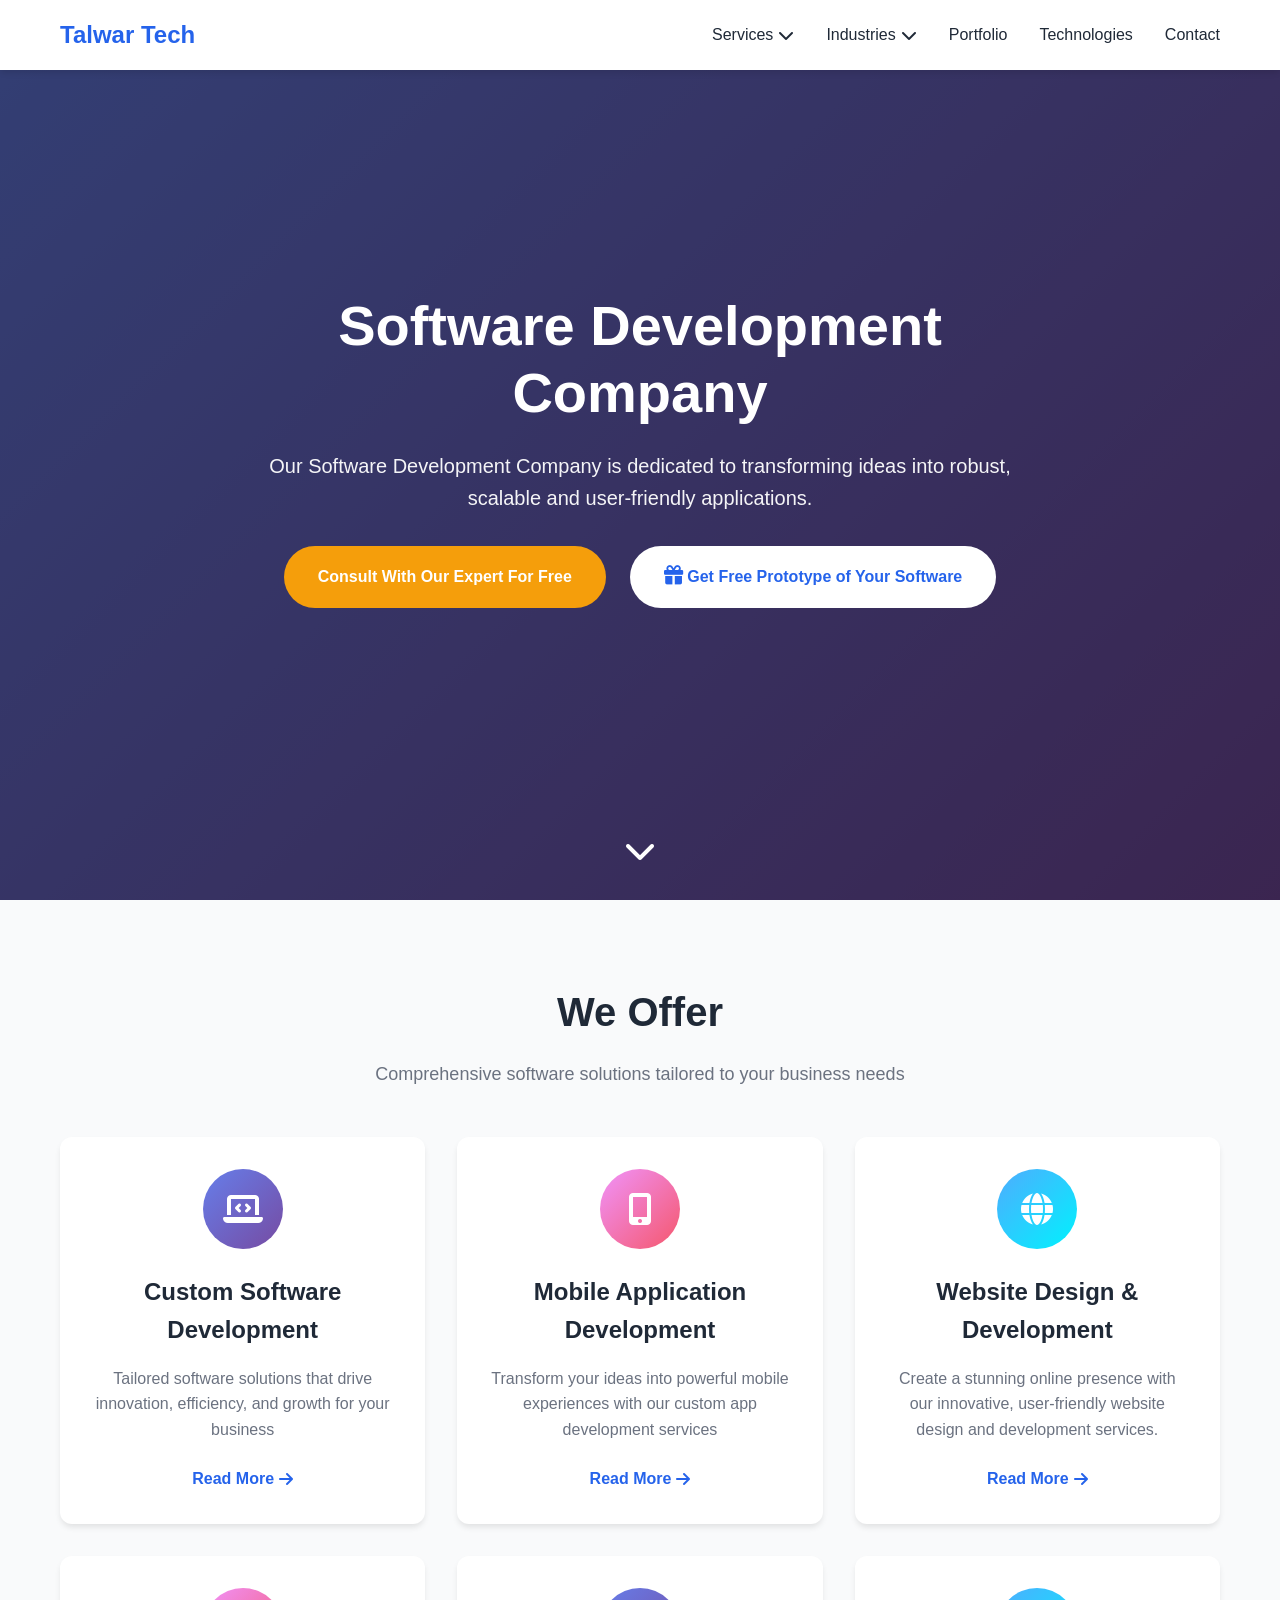
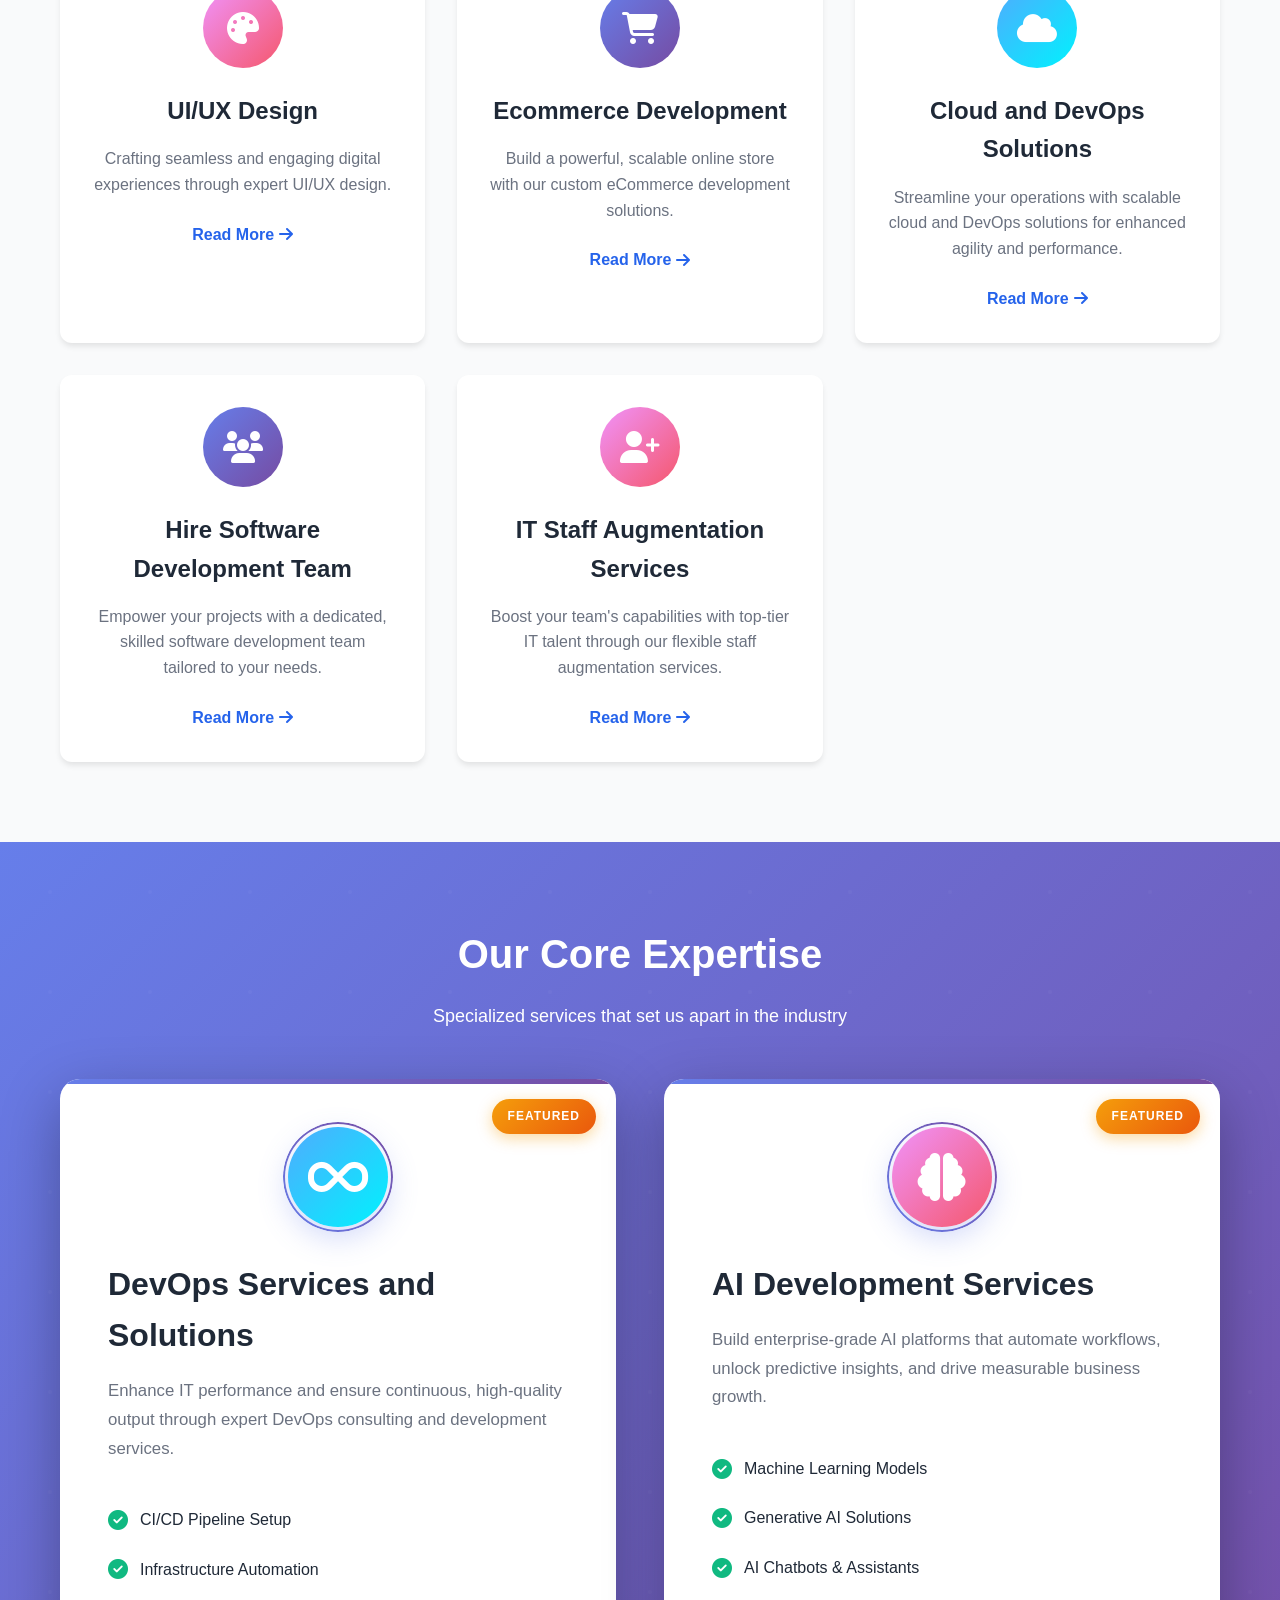
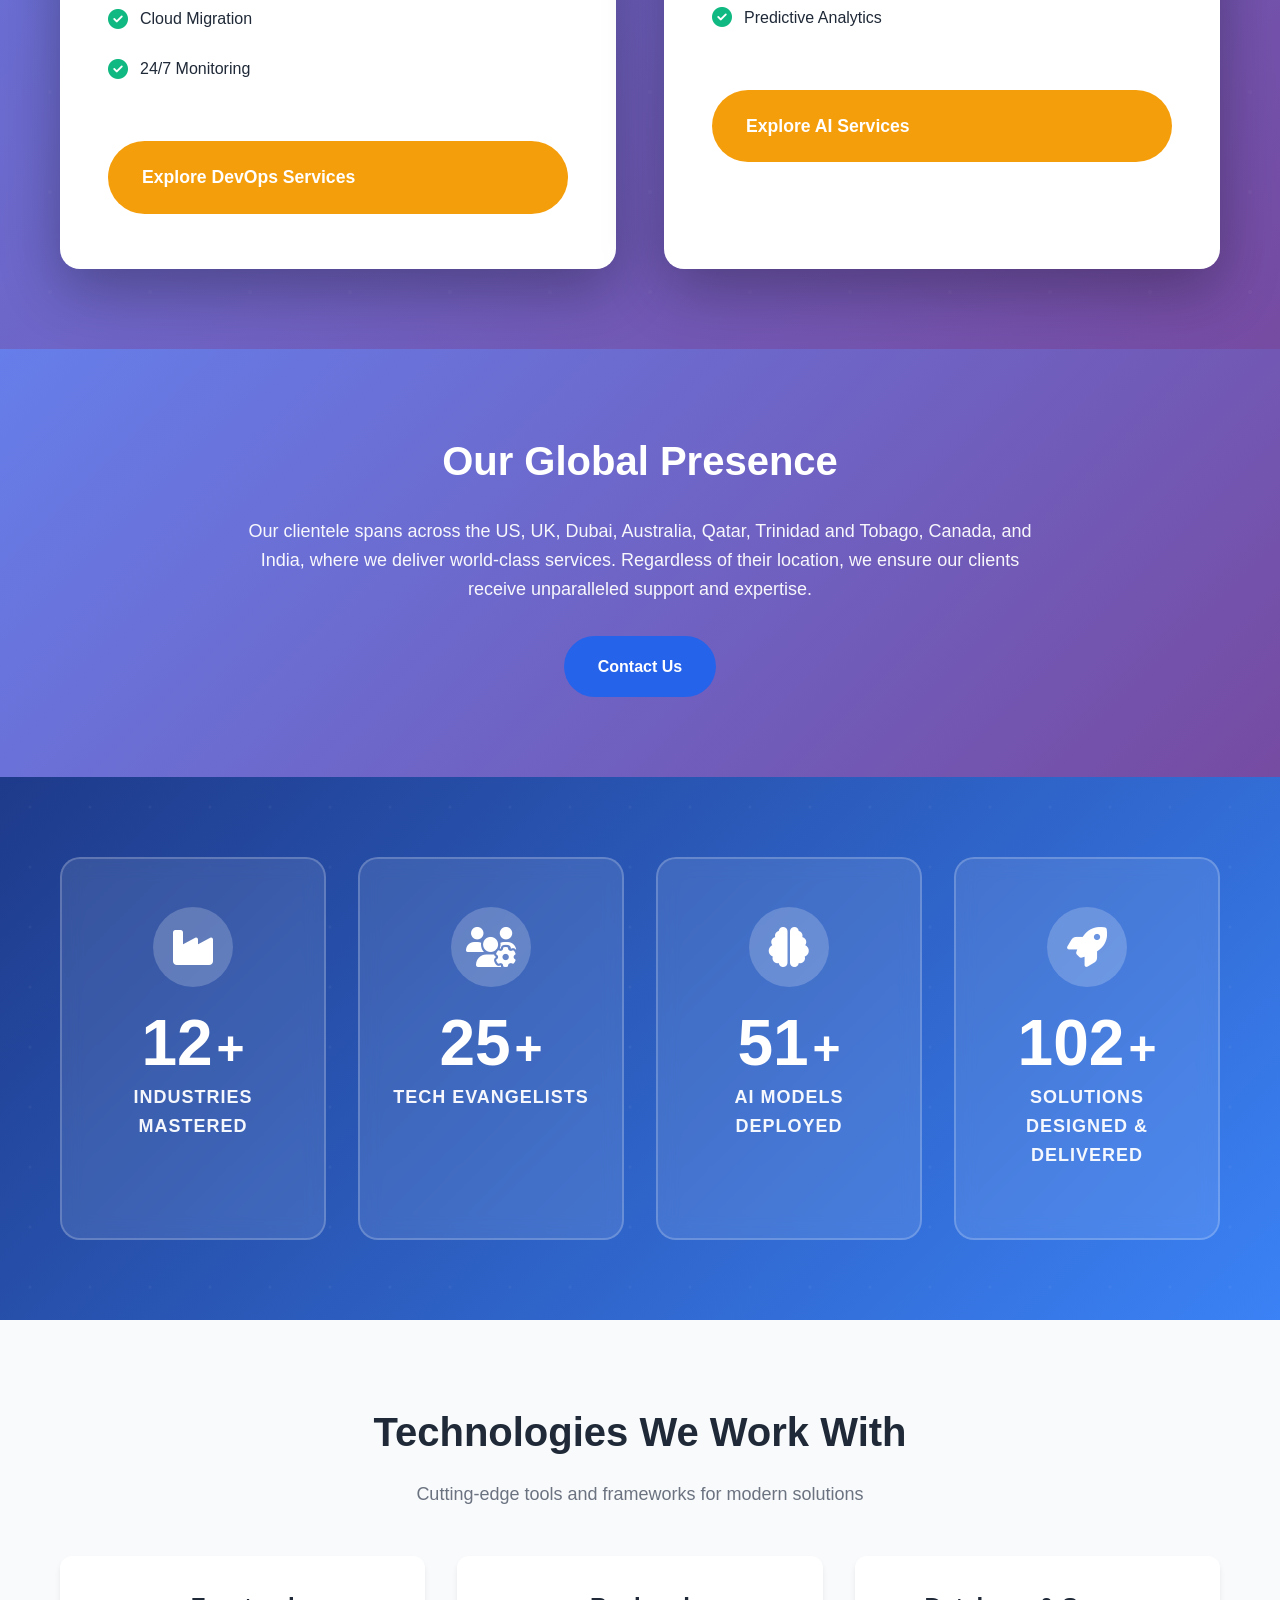
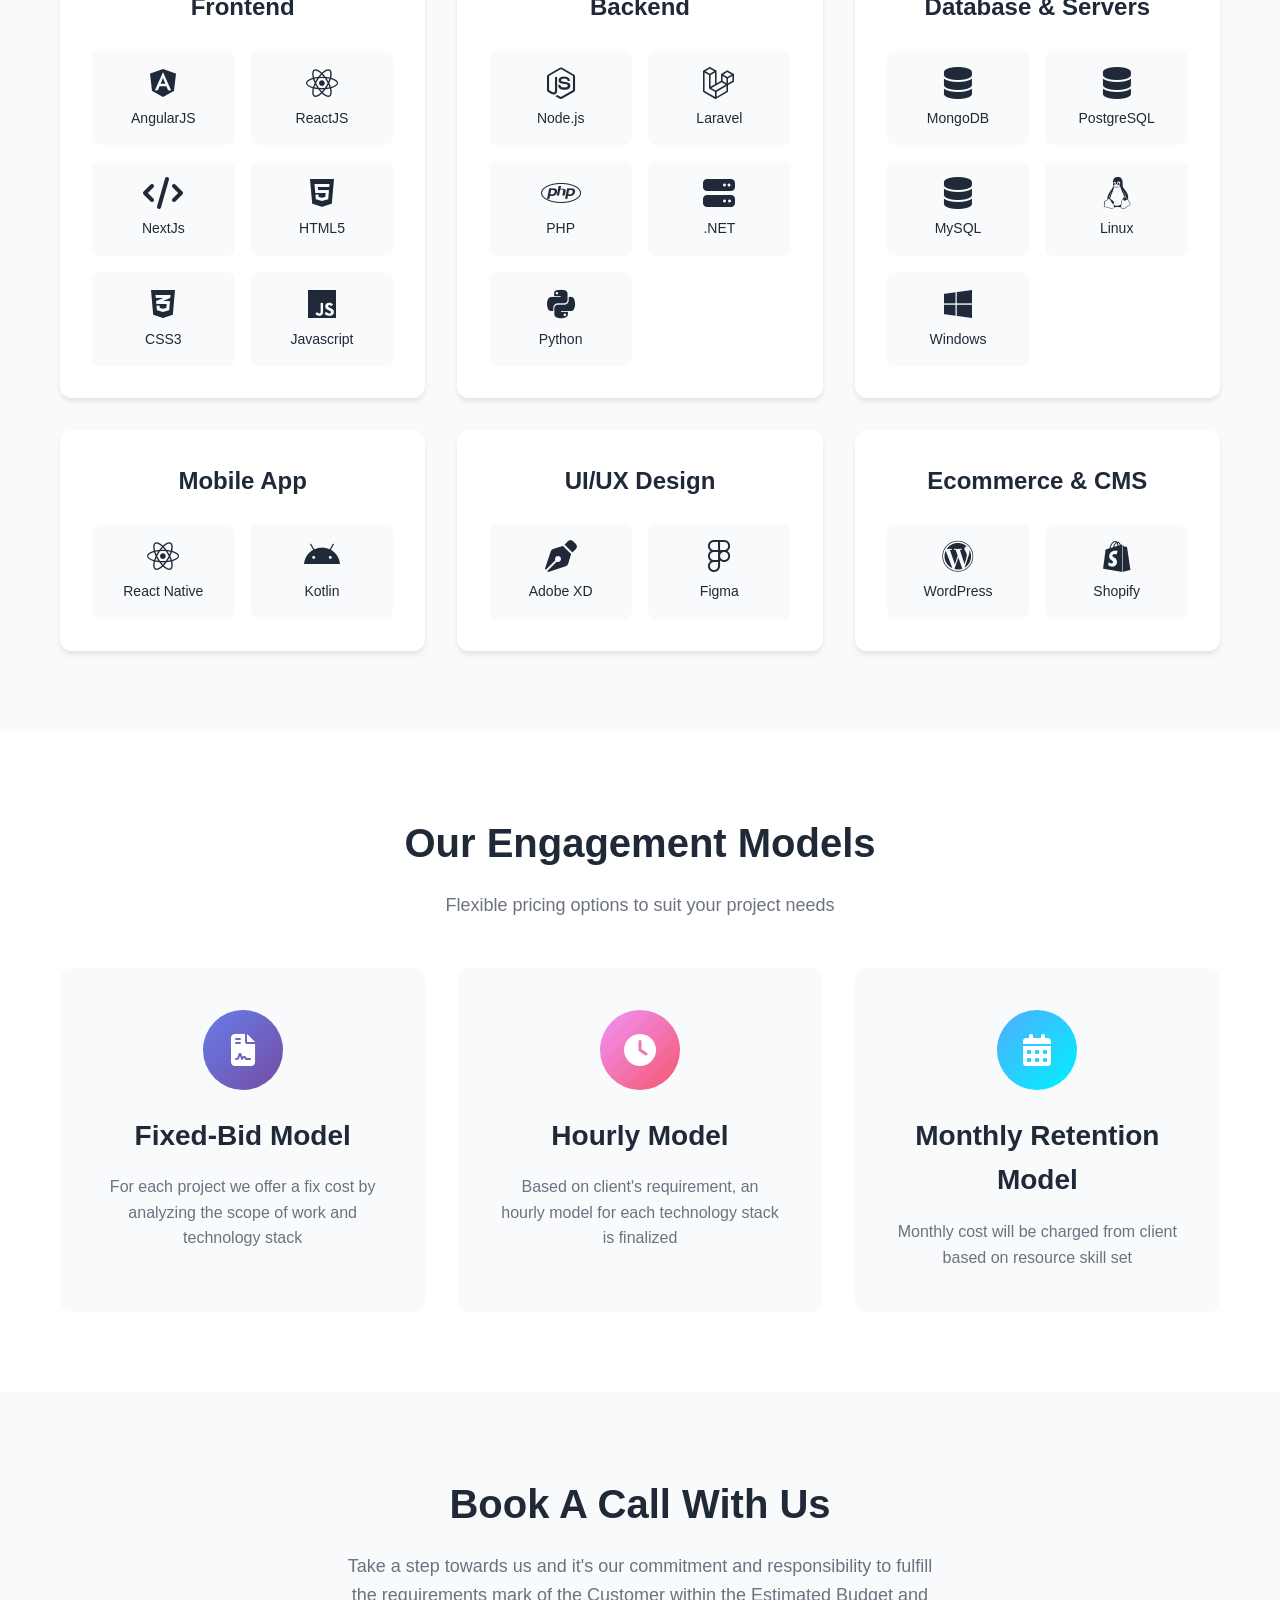
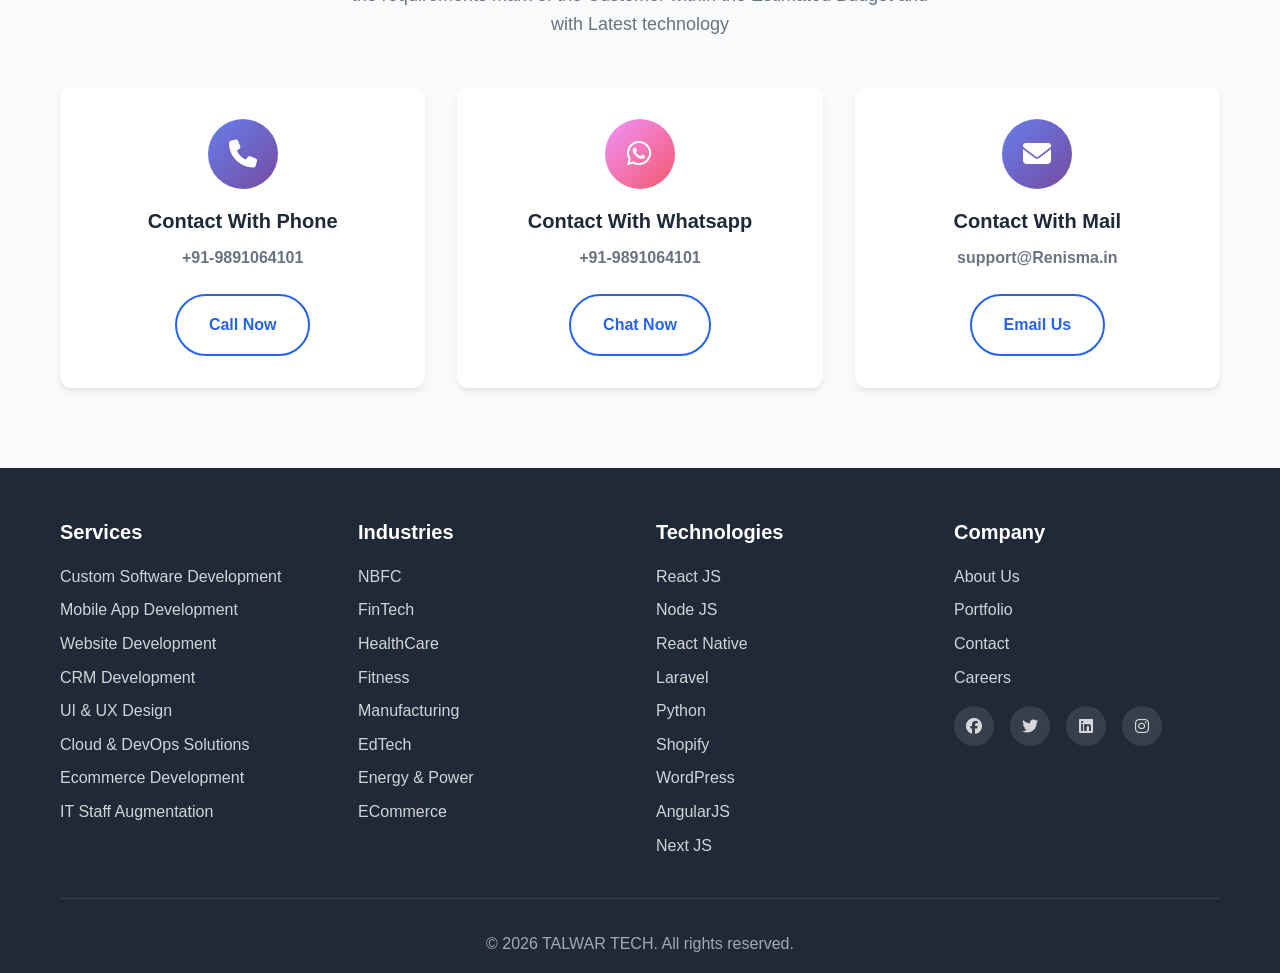
==== index.html @ a2540949 "Initial commit: Add website files for TalwarTech" ====
<!DOCTYPE html>
<html lang="en">
<head>
    <meta charset="UTF-8">
    <meta name="viewport" content="width=device-width, initial-scale=1.0">
    <title>Software Development Company - Transform Your Ideas</title>
    <link rel="stylesheet" href="styles.css">
    <link rel="stylesheet" href="https://cdnjs.cloudflare.com/ajax/libs/font-awesome/6.4.0/css/all.min.css">
</head>
<body>
    <!-- Navigation -->
    <nav class="navbar">
        <div class="container">
            <div class="nav-wrapper">
                <div class="logo">
                    <span>Talwar Tech</span>
                </div>
                <button class="mobile-menu-toggle" id="mobileMenuToggle">
                    <i class="fas fa-bars"></i>
                </button>
                <ul class="nav-menu" id="navMenu">
                    <li class="nav-item dropdown">
                        <a href="#services" class="nav-link">Services <i class="fas fa-chevron-down"></i></a>
                        <ul class="dropdown-menu">
                            <li><a href="#services">Custom Software Development</a></li>
                            <li><a href="#services">Mobile App Development</a></li>
                            <li><a href="#services">Website Development</a></li>
                            <li><a href="#services">UI/UX Design</a></li>
                            <li><a href="#services">Cloud & DevOps</a></li>
                            <li><a href="#services">Ecommerce Development</a></li>
                        </ul>
                    </li>
                    <li class="nav-item dropdown">
                        <a href="#industries" class="nav-link">Industries <i class="fas fa-chevron-down"></i></a>
                        <ul class="dropdown-menu">
                            <li><a href="#industries">NBFC</a></li>
                            <li><a href="#industries">FinTech</a></li>
                            <li><a href="#industries">HealthCare</a></li>
                            <li><a href="#industries">Fitness</a></li>
                            <li><a href="#industries">Manufacturing</a></li>
                            <li><a href="#industries">EdTech</a></li>
                        </ul>
                    </li>
                    <li class="nav-item"><a href="#portfolio" class="nav-link">Portfolio</a></li>
                    <li class="nav-item"><a href="#technologies" class="nav-link">Technologies</a></li>
                    <li class="nav-item"><a href="#contact" class="nav-link">Contact</a></li>
                </ul>
            </div>
        </div>
    </nav>

    <!-- Hero Section -->
    <section class="hero" id="home">
        <div class="hero-overlay"></div>
        <div class="container">
            <div class="hero-content">
                <h1 class="hero-title">Software Development Company</h1>
                <p class="hero-subtitle">Our Software Development Company is dedicated to transforming ideas into robust, scalable and user-friendly applications.</p>
                <div class="hero-buttons">
                    <a href="#contact" class="btn btn-primary">Consult With Our Expert For Free</a>
                    <a href="#contact" class="btn btn-secondary hero-prototype-btn">
                        <i class="fas fa-gift"></i> Get Free Prototype of Your Software
                    </a>
                </div>
            </div>
        </div>
        <div class="scroll-indicator">
            <i class="fas fa-chevron-down"></i>
        </div>
    </section>

    <!-- Services Section -->
    <section class="services" id="services">
        <div class="container">
            <div class="section-header">
                <h2>We Offer</h2>
                <p>Comprehensive software solutions tailored to your business needs</p>
            </div>
            <div class="services-grid">
                <div class="service-card">
                    <div class="service-icon">
                        <i class="fas fa-laptop-code"></i>
                    </div>
                    <h3>Custom Software Development</h3>
                    <p>Tailored software solutions that drive innovation, efficiency, and growth for your business</p>
                    <a href="#contact" class="service-link">Read More <i class="fas fa-arrow-right"></i></a>
                </div>
                <div class="service-card">
                    <div class="service-icon">
                        <i class="fas fa-mobile-alt"></i>
                    </div>
                    <h3>Mobile Application Development</h3>
                    <p>Transform your ideas into powerful mobile experiences with our custom app development services</p>
                    <a href="#contact" class="service-link">Read More <i class="fas fa-arrow-right"></i></a>
                </div>
                <div class="service-card">
                    <div class="service-icon">
                        <i class="fas fa-globe"></i>
                    </div>
                    <h3>Website Design & Development</h3>
                    <p>Create a stunning online presence with our innovative, user-friendly website design and development services.</p>
                    <a href="#contact" class="service-link">Read More <i class="fas fa-arrow-right"></i></a>
                </div>
                <div class="service-card">
                    <div class="service-icon">
                        <i class="fas fa-palette"></i>
                    </div>
                    <h3>UI/UX Design</h3>
                    <p>Crafting seamless and engaging digital experiences through expert UI/UX design.</p>
                    <a href="#contact" class="service-link">Read More <i class="fas fa-arrow-right"></i></a>
                </div>
                <div class="service-card">
                    <div class="service-icon">
                        <i class="fas fa-shopping-cart"></i>
                    </div>
                    <h3>Ecommerce Development</h3>
                    <p>Build a powerful, scalable online store with our custom eCommerce development solutions.</p>
                    <a href="#contact" class="service-link">Read More <i class="fas fa-arrow-right"></i></a>
                </div>
                <div class="service-card">
                    <div class="service-icon">
                        <i class="fas fa-cloud"></i>
                    </div>
                    <h3>Cloud and DevOps Solutions</h3>
                    <p>Streamline your operations with scalable cloud and DevOps solutions for enhanced agility and performance.</p>
                    <a href="#contact" class="service-link">Read More <i class="fas fa-arrow-right"></i></a>
                </div>
                <div class="service-card">
                    <div class="service-icon">
                        <i class="fas fa-users"></i>
                    </div>
                    <h3>Hire Software Development Team</h3>
                    <p>Empower your projects with a dedicated, skilled software development team tailored to your needs.</p>
                    <a href="#contact" class="service-link">Read More <i class="fas fa-arrow-right"></i></a>
                </div>
                <div class="service-card">
                    <div class="service-icon">
                        <i class="fas fa-user-plus"></i>
                    </div>
                    <h3>IT Staff Augmentation Services</h3>
                    <p>Boost your team's capabilities with top-tier IT talent through our flexible staff augmentation services.</p>
                    <a href="#contact" class="service-link">Read More <i class="fas fa-arrow-right"></i></a>
                </div>
            </div>
        </div>
    </section>

    <!-- Core Expertise Section -->
    <section class="core-expertise">
        <div class="container">
            <div class="section-header">
                <h2>Our Core Expertise</h2>
                <p>Specialized services that set us apart in the industry</p>
            </div>
            <div class="expertise-grid">
                <div class="expertise-card devops-card">
                    <div class="expertise-badge">Featured</div>
                    <div class="expertise-icon">
                        <i class="fas fa-infinity"></i>
                    </div>
                    <h3>DevOps Services and Solutions</h3>
                    <p>Enhance IT performance and ensure continuous, high-quality output through expert DevOps consulting and development services.</p>
                    <ul class="expertise-features">
                        <li><i class="fas fa-check-circle"></i> CI/CD Pipeline Setup</li>
                        <li><i class="fas fa-check-circle"></i> Infrastructure Automation</li>
                        <li><i class="fas fa-check-circle"></i> Cloud Migration</li>
                        <li><i class="fas fa-check-circle"></i> 24/7 Monitoring</li>
                    </ul>
                    <a href="devops-services.html" class="btn btn-primary">Explore DevOps Services</a>
                </div>
                <div class="expertise-card ai-card">
                    <div class="expertise-badge">Featured</div>
                    <div class="expertise-icon">
                        <i class="fas fa-brain"></i>
                    </div>
                    <h3>AI Development Services</h3>
                    <p>Build enterprise-grade AI platforms that automate workflows, unlock predictive insights, and drive measurable business growth.</p>
                    <ul class="expertise-features">
                        <li><i class="fas fa-check-circle"></i> Machine Learning Models</li>
                        <li><i class="fas fa-check-circle"></i> Generative AI Solutions</li>
                        <li><i class="fas fa-check-circle"></i> AI Chatbots & Assistants</li>
                        <li><i class="fas fa-check-circle"></i> Predictive Analytics</li>
                    </ul>
                    <a href="ai-development-services.html" class="btn btn-primary">Explore AI Services</a>
                </div>
            </div>
        </div>
    </section>

    <!-- Global Presence Section -->
    <section class="global-presence">
        <div class="container">
            <div class="presence-content">
                <h2>Our Global Presence</h2>
                <p>Our clientele spans across the US, UK, Dubai, Australia, Qatar, Trinidad and Tobago, Canada, and India, where we deliver world-class services. Regardless of their location, we ensure our clients receive unparalleled support and expertise.</p>
                <a href="#contact" class="btn btn-secondary">Contact Us</a>
            </div>
        </div>
    </section>

    <!-- Statistics Section -->
    <section class="statistics-section" id="portfolio">
        <div class="container">
            <div class="stats-grid">
                <div class="stat-card">
                    <div class="stat-icon">
                        <i class="fas fa-industry"></i>
                    </div>
                    <div class="stat-number" data-target="25">0</div>
                    <div class="stat-label">Industries Mastered</div>
                    <div class="stat-bar"></div>
                </div>
                <div class="stat-card">
                    <div class="stat-icon">
                        <i class="fas fa-users-cog"></i>
                    </div>
                    <div class="stat-number" data-target="50">0</div>
                    <div class="stat-label">Tech Evangelists</div>
                    <div class="stat-bar"></div>
                </div>
                <div class="stat-card">
                    <div class="stat-icon">
                        <i class="fas fa-brain"></i>
                    </div>
                    <div class="stat-number" data-target="100">0</div>
                    <div class="stat-label">AI Models Deployed</div>
                    <div class="stat-bar"></div>
                </div>
                <div class="stat-card">
                    <div class="stat-icon">
                        <i class="fas fa-rocket"></i>
                    </div>
                    <div class="stat-number" data-target="200">0</div>
                    <div class="stat-label">Solutions Designed & Delivered</div>
                    <div class="stat-bar"></div>
                </div>
            </div>
        </div>
    </section>

    <!-- Technologies Section -->
    <section class="technologies" id="technologies">
        <div class="container">
            <div class="section-header">
                <h2>Technologies We Work With</h2>
                <p>Cutting-edge tools and frameworks for modern solutions</p>
            </div>
            <div class="tech-categories">
                <div class="tech-category">
                    <h3>Frontend</h3>
                    <div class="tech-items">
                        <div class="tech-item">
                            <i class="fab fa-angular"></i>
                            <span>AngularJS</span>
                        </div>
                        <div class="tech-item">
                            <i class="fab fa-react"></i>
                            <span>ReactJS</span>
                        </div>
                        <div class="tech-item">
                            <i class="fas fa-code"></i>
                            <span>NextJs</span>
                        </div>
                        <div class="tech-item">
                            <i class="fab fa-html5"></i>
                            <span>HTML5</span>
                        </div>
                        <div class="tech-item">
                            <i class="fab fa-css3-alt"></i>
                            <span>CSS3</span>
                        </div>
                        <div class="tech-item">
                            <i class="fab fa-js"></i>
                            <span>Javascript</span>
                        </div>
                    </div>
                </div>
                <div class="tech-category">
                    <h3>Backend</h3>
                    <div class="tech-items">
                        <div class="tech-item">
                            <i class="fab fa-node-js"></i>
                            <span>Node.js</span>
                        </div>
                        <div class="tech-item">
                            <i class="fab fa-laravel"></i>
                            <span>Laravel</span>
                        </div>
                        <div class="tech-item">
                            <i class="fab fa-php"></i>
                            <span>PHP</span>
                        </div>
                        <div class="tech-item">
                            <i class="fas fa-server"></i>
                            <span>.NET</span>
                        </div>
                        <div class="tech-item">
                            <i class="fab fa-python"></i>
                            <span>Python</span>
                        </div>
                    </div>
                </div>
                <div class="tech-category">
                    <h3>Database & Servers</h3>
                    <div class="tech-items">
                        <div class="tech-item">
                            <i class="fas fa-database"></i>
                            <span>MongoDB</span>
                        </div>
                        <div class="tech-item">
                            <i class="fas fa-database"></i>
                            <span>PostgreSQL</span>
                        </div>
                        <div class="tech-item">
                            <i class="fas fa-database"></i>
                            <span>MySQL</span>
                        </div>
                        <div class="tech-item">
                            <i class="fab fa-linux"></i>
                            <span>Linux</span>
                        </div>
                        <div class="tech-item">
                            <i class="fab fa-windows"></i>
                            <span>Windows</span>
                        </div>
                    </div>
                </div>
                <div class="tech-category">
                    <h3>Mobile App</h3>
                    <div class="tech-items">
                        <div class="tech-item">
                            <i class="fab fa-react"></i>
                            <span>React Native</span>
                        </div>
                        <div class="tech-item">
                            <i class="fab fa-android"></i>
                            <span>Kotlin</span>
                        </div>
                    </div>
                </div>
                <div class="tech-category">
                    <h3>UI/UX Design</h3>
                    <div class="tech-items">
                        <div class="tech-item">
                            <i class="fas fa-pen-nib"></i>
                            <span>Adobe XD</span>
                        </div>
                        <div class="tech-item">
                            <i class="fab fa-figma"></i>
                            <span>Figma</span>
                        </div>
                    </div>
                </div>
                <div class="tech-category">
                    <h3>Ecommerce & CMS</h3>
                    <div class="tech-items">
                        <div class="tech-item">
                            <i class="fab fa-wordpress"></i>
                            <span>WordPress</span>
                        </div>
                        <div class="tech-item">
                            <i class="fab fa-shopify"></i>
                            <span>Shopify</span>
                        </div>
                    </div>
                </div>
            </div>
        </div>
    </section>

    <!-- Pricing Models Section -->
    <section class="pricing-models">
        <div class="container">
            <div class="section-header">
                <h2>Our Engagement Models</h2>
                <p>Flexible pricing options to suit your project needs</p>
            </div>
            <div class="pricing-grid">
                <div class="pricing-card">
                    <div class="pricing-icon">
                        <i class="fas fa-file-contract"></i>
                    </div>
                    <h3>Fixed-Bid Model</h3>
                    <p>For each project we offer a fix cost by analyzing the scope of work and technology stack</p>
                </div>
                <div class="pricing-card">
                    <div class="pricing-icon">
                        <i class="fas fa-clock"></i>
                    </div>
                    <h3>Hourly Model</h3>
                    <p>Based on client's requirement, an hourly model for each technology stack is finalized</p>
                </div>
                <div class="pricing-card">
                    <div class="pricing-icon">
                        <i class="fas fa-calendar-alt"></i>
                    </div>
                    <h3>Monthly Retention Model</h3>
                    <p>Monthly cost will be charged from client based on resource skill set</p>
                </div>
            </div>
        </div>
    </section>

    <!-- Contact Section -->
    <section class="contact" id="contact">
        <div class="container">
            <div class="section-header">
                <h2>Book A Call With Us</h2>
                <p>Take a step towards us and it's our commitment and responsibility to fulfill the requirements mark of the Customer within the Estimated Budget and with Latest technology</p>
            </div>
            <div class="contact-grid">
                <div class="contact-card">
                    <div class="contact-icon">
                        <i class="fas fa-phone"></i>
                    </div>
                    <h3>Contact With Phone</h3>
                    <p>+91-9891064101</p>
                    <a href="tel:+919891064101" class="btn btn-outline">Call Now</a>
                </div>
                <div class="contact-card">
                    <div class="contact-icon">
                        <i class="fab fa-whatsapp"></i>
                    </div>
                    <h3>Contact With Whatsapp</h3>
                    <p>+91-9891064101</p>
                    <a href="https://wa.me/919891064101" class="btn btn-outline">Chat Now</a>
                </div>
                <div class="contact-card">
                    <div class="contact-icon">
                        <i class="fas fa-envelope"></i>
                    </div>
                    <h3>Contact With Mail</h3>
                    <p>support@Renisma.in</p>
                    <a href="mailto:support@Renisma.in" class="btn btn-outline">Email Us</a>
                </div>
            </div>
        </div>
    </section>

    <!-- Footer -->
    <footer class="footer">
        <div class="container">
            <div class="footer-grid">
                <div class="footer-column">
                    <h3>Services</h3>
                    <ul>
                        <li><a href="#services">Custom Software Development</a></li>
                        <li><a href="#services">Mobile App Development</a></li>
                        <li><a href="#services">Website Development</a></li>
                        <li><a href="#services">CRM Development</a></li>
                        <li><a href="#services">UI & UX Design</a></li>
                        <li><a href="#services">Cloud & DevOps Solutions</a></li>
                        <li><a href="#services">Ecommerce Development</a></li>
                        <li><a href="#services">IT Staff Augmentation</a></li>
                    </ul>
                </div>
                <div class="footer-column">
                    <h3>Industries</h3>
                    <ul>
                        <li><a href="#industries">NBFC</a></li>
                        <li><a href="#industries">FinTech</a></li>
                        <li><a href="#industries">HealthCare</a></li>
                        <li><a href="#industries">Fitness</a></li>
                        <li><a href="#industries">Manufacturing</a></li>
                        <li><a href="#industries">EdTech</a></li>
                        <li><a href="#industries">Energy & Power</a></li>
                        <li><a href="#industries">ECommerce</a></li>
                    </ul>
                </div>
                <div class="footer-column">
                    <h3>Technologies</h3>
                    <ul>
                        <li><a href="#technologies">React JS</a></li>
                        <li><a href="#technologies">Node JS</a></li>
                        <li><a href="#technologies">React Native</a></li>
                        <li><a href="#technologies">Laravel</a></li>
                        <li><a href="#technologies">Python</a></li>
                        <li><a href="#technologies">Shopify</a></li>
                        <li><a href="#technologies">WordPress</a></li>
                        <li><a href="#technologies">AngularJS</a></li>
                        <li><a href="#technologies">Next JS</a></li>
                    </ul>
                </div>
                <div class="footer-column">
                    <h3>Company</h3>
                    <ul>
                        <li><a href="#home">About Us</a></li>
                        <li><a href="#portfolio">Portfolio</a></li>
                        <li><a href="#contact">Contact</a></li>
                        <li><a href="#services">Careers</a></li>
                    </ul>
                    <div class="social-links">
                        <a href="#"><i class="fab fa-facebook"></i></a>
                        <a href="#"><i class="fab fa-twitter"></i></a>
                        <a href="#"><i class="fab fa-linkedin"></i></a>
                        <a href="#"><i class="fab fa-instagram"></i></a>
                    </div>
                </div>
            </div>
            <div class="footer-bottom">
                <p>&copy; 2025 Talwar Tech. All rights reserved.</p>
            </div>
        </div>
    </footer>

    <script src="script.js"></script>
</body>
</html>
---- styles.css ----
/* Reset and Base Styles */
* {
    margin: 0;
    padding: 0;
    box-sizing: border-box;
}

:root {
    --primary-color: #2563eb;
    --secondary-color: #7c3aed;
    --accent-color: #f59e0b;
    --text-dark: #1f2937;
    --text-light: #6b7280;
    --bg-light: #f9fafb;
    --bg-white: #ffffff;
    --border-color: #e5e7eb;
    --gradient-1: linear-gradient(135deg, #667eea 0%, #764ba2 100%);
    --gradient-2: linear-gradient(135deg, #f093fb 0%, #f5576c 100%);
    --gradient-3: linear-gradient(135deg, #4facfe 0%, #00f2fe 100%);
    --shadow-sm: 0 1px 2px 0 rgba(0, 0, 0, 0.05);
    --shadow-md: 0 4px 6px -1px rgba(0, 0, 0, 0.1);
    --shadow-lg: 0 10px 15px -3px rgba(0, 0, 0, 0.1);
    --shadow-xl: 0 20px 25px -5px rgba(0, 0, 0, 0.1);
}

html {
    scroll-behavior: smooth;
}

body {
    font-family: 'Segoe UI', Tahoma, Geneva, Verdana, sans-serif;
    line-height: 1.6;
    color: var(--text-dark);
    background-color: var(--bg-white);
}

.container {
    max-width: 1200px;
    margin: 0 auto;
    padding: 0 20px;
}

/* Navigation */
.navbar {
    position: fixed;
    top: 0;
    left: 0;
    right: 0;
    background: var(--bg-white);
    box-shadow: var(--shadow-md);
    z-index: 1000;
    transition: all 0.3s ease;
}

.nav-wrapper {
    display: flex;
    justify-content: space-between;
    align-items: center;
    padding: 1rem 0;
}

.logo {
    display: flex;
    align-items: center;
    gap: 10px;
    font-size: 1.5rem;
    font-weight: bold;
    color: var(--primary-color);
}

.logo img {
    width: 40px;
    height: 40px;
    object-fit: contain;
}

.mobile-menu-toggle {
    display: none;
    background: none;
    border: none;
    font-size: 1.5rem;
    color: var(--text-dark);
    cursor: pointer;
}

.nav-menu {
    display: flex;
    list-style: none;
    gap: 2rem;
    align-items: center;
}

.nav-link {
    text-decoration: none;
    color: var(--text-dark);
    font-weight: 500;
    transition: color 0.3s ease;
    display: flex;
    align-items: center;
    gap: 5px;
}

.nav-link:hover {
    color: var(--primary-color);
}

.dropdown {
    position: relative;
}

.dropdown-menu {
    position: absolute;
    top: 100%;
    left: 0;
    background: var(--bg-white);
    box-shadow: var(--shadow-lg);
    border-radius: 8px;
    padding: 1rem 0;
    min-width: 250px;
    opacity: 0;
    visibility: hidden;
    transform: translateY(-10px);
    transition: all 0.3s ease;
    list-style: none;
}

.dropdown:hover .dropdown-menu {
    opacity: 1;
    visibility: visible;
    transform: translateY(0);
}

.dropdown-menu li {
    padding: 0;
}

.dropdown-menu a {
    display: block;
    padding: 0.75rem 1.5rem;
    color: var(--text-dark);
    text-decoration: none;
    transition: all 0.3s ease;
}

.dropdown-menu a:hover {
    background: var(--bg-light);
    color: var(--primary-color);
}

/* Hero Section */
.hero {
    position: relative;
    min-height: 100vh;
    display: flex;
    align-items: center;
    justify-content: center;
    background: var(--gradient-1);
    background-size: cover;
    background-position: center;
    background-attachment: fixed;
    color: white;
    text-align: center;
    padding-top: 80px;
}

.hero-overlay {
    position: absolute;
    top: 0;
    left: 0;
    right: 0;
    bottom: 0;
    background: rgba(0, 0, 0, 0.5);
}

.hero-content {
    position: relative;
    z-index: 1;
    max-width: 800px;
    animation: fadeInUp 1s ease;
}

.hero-title {
    font-size: 3.5rem;
    font-weight: 700;
    margin-bottom: 1.5rem;
    line-height: 1.2;
}

.hero-subtitle {
    font-size: 1.25rem;
    margin-bottom: 2rem;
    opacity: 0.95;
}

.scroll-indicator {
    position: absolute;
    bottom: 30px;
    left: 50%;
    transform: translateX(-50%);
    animation: bounce 2s infinite;
}

.scroll-indicator i {
    font-size: 2rem;
    color: white;
}

/* Hero Buttons */
.hero-buttons {
    display: flex;
    gap: 1.5rem;
    flex-wrap: wrap;
    justify-content: center;
}

.hero-prototype-btn {
    background: white !important;
    color: var(--primary-color) !important;
    border: 2px solid white;
    display: inline-flex;
    align-items: center;
    gap: 0.5rem;
    animation: glow 2s ease-in-out infinite;
}

.hero-prototype-btn:hover {
    background: var(--accent-color) !important;
    color: white !important;
    border-color: var(--accent-color);
    transform: translateY(-2px);
}

.hero-prototype-btn i {
    font-size: 1.2rem;
    animation: bounce 1s ease-in-out infinite;
}

@keyframes glow {
    0%, 100% {
        box-shadow: 0 0 20px rgba(255, 255, 255, 0.5);
    }
    50% {
        box-shadow: 0 0 30px rgba(255, 255, 255, 0.8), 0 0 40px rgba(245, 158, 11, 0.6);
    }
}

/* Buttons */
.btn {
    display: inline-block;
    padding: 1rem 2rem;
    border-radius: 50px;
    text-decoration: none;
    font-weight: 600;
    transition: all 0.3s ease;
    border: 2px solid transparent;
    cursor: pointer;
}

.btn-primary {
    background: var(--accent-color);
    color: white;
}

.btn-primary:hover {
    background: #ea580c;
    transform: translateY(-2px);
    box-shadow: var(--shadow-lg);
}

.btn-secondary {
    background: var(--primary-color);
    color: white;
}

.btn-secondary:hover {
    background: #1d4ed8;
    transform: translateY(-2px);
    box-shadow: var(--shadow-lg);
}

.btn-outline {
    background: transparent;
    color: var(--primary-color);
    border-color: var(--primary-color);
}

.btn-outline:hover {
    background: var(--primary-color);
    color: white;
}

/* Section Styles */
section {
    padding: 5rem 0;
}

.section-header {
    text-align: center;
    margin-bottom: 3rem;
}

.section-header h2 {
    font-size: 2.5rem;
    font-weight: 700;
    margin-bottom: 1rem;
    color: var(--text-dark);
}

.section-header p {
    font-size: 1.125rem;
    color: var(--text-light);
    max-width: 600px;
    margin: 0 auto;
}

/* Services Section */
.services {
    background: var(--bg-light);
}

.services-grid {
    display: grid;
    grid-template-columns: repeat(auto-fit, minmax(300px, 1fr));
    gap: 2rem;
}

.service-card {
    background: var(--bg-white);
    padding: 2rem;
    border-radius: 12px;
    box-shadow: var(--shadow-md);
    transition: all 0.3s ease;
    text-align: center;
}

.service-card:hover {
    transform: translateY(-10px);
    box-shadow: var(--shadow-xl);
}

.service-icon {
    width: 80px;
    height: 80px;
    margin: 0 auto 1.5rem;
    background: var(--gradient-1);
    border-radius: 50%;
    display: flex;
    align-items: center;
    justify-content: center;
    color: white;
    font-size: 2rem;
}

.service-card:nth-child(even) .service-icon {
    background: var(--gradient-2);
}

.service-card:nth-child(3n) .service-icon {
    background: var(--gradient-3);
}

.service-card h3 {
    font-size: 1.5rem;
    margin-bottom: 1rem;
    color: var(--text-dark);
}

.service-card p {
    color: var(--text-light);
    margin-bottom: 1.5rem;
}

.service-link {
    color: var(--primary-color);
    text-decoration: none;
    font-weight: 600;
    display: inline-flex;
    align-items: center;
    gap: 5px;
    transition: gap 0.3s ease;
}

.service-link:hover {
    gap: 10px;
}

/* Global Presence Section */
.global-presence {
    background: var(--gradient-1);
    color: white;
    text-align: center;
}

.presence-content h2 {
    font-size: 2.5rem;
    margin-bottom: 1.5rem;
}

.presence-content p {
    font-size: 1.125rem;
    max-width: 800px;
    margin: 0 auto 2rem;
    opacity: 0.95;
}

/* Portfolio Section */
.portfolio {
    background: var(--bg-white);
}

.portfolio-tabs {
    display: flex;
    justify-content: center;
    gap: 1rem;
    margin-bottom: 3rem;
}

.tab-btn {
    padding: 0.75rem 2rem;
    background: transparent;
    border: 2px solid var(--border-color);
    border-radius: 50px;
    font-size: 1rem;
    font-weight: 600;
    color: var(--text-dark);
    cursor: pointer;
    transition: all 0.3s ease;
}

.tab-btn.active,
.tab-btn:hover {
    background: var(--primary-color);
    color: white;
    border-color: var(--primary-color);
}

.tab-content {
    display: none;
}

.tab-content.active {
    display: block;
    animation: fadeIn 0.5s ease;
}

.portfolio-grid {
    display: grid;
    grid-template-columns: repeat(auto-fit, minmax(350px, 1fr));
    gap: 2rem;
}

.portfolio-card {
    background: var(--bg-white);
    border-radius: 12px;
    overflow: hidden;
    box-shadow: var(--shadow-md);
    transition: all 0.3s ease;
}

.portfolio-card:hover {
    transform: translateY(-10px);
    box-shadow: var(--shadow-xl);
}

.portfolio-image {
    width: 100%;
    height: 250px;
    background: var(--bg-light);
    display: flex;
    align-items: center;
    justify-content: center;
    overflow: hidden;
}

.portfolio-image img {
    width: 100%;
    height: 100%;
    object-fit: cover;
}

.portfolio-info {
    padding: 1.5rem;
}

.portfolio-info h3 {
    font-size: 1.5rem;
    margin-bottom: 0.5rem;
    color: var(--text-dark);
}

.portfolio-info p {
    color: var(--text-light);
    margin-bottom: 1rem;
}

.portfolio-link {
    color: var(--primary-color);
    text-decoration: none;
    font-weight: 600;
    display: inline-flex;
    align-items: center;
    gap: 5px;
}

/* Technologies Section */
.technologies {
    background: var(--bg-light);
}

.tech-categories {
    display: grid;
    grid-template-columns: repeat(auto-fit, minmax(300px, 1fr));
    gap: 2rem;
}

.tech-category {
    background: var(--bg-white);
    padding: 2rem;
    border-radius: 12px;
    box-shadow: var(--shadow-md);
}

.tech-category h3 {
    font-size: 1.5rem;
    margin-bottom: 1.5rem;
    color: var(--text-dark);
    text-align: center;
}

.tech-items {
    display: grid;
    grid-template-columns: repeat(auto-fill, minmax(100px, 1fr));
    gap: 1rem;
}

.tech-item {
    display: flex;
    flex-direction: column;
    align-items: center;
    gap: 0.5rem;
    padding: 1rem;
    background: var(--bg-light);
    border-radius: 8px;
    transition: all 0.3s ease;
}

.tech-item:hover {
    background: var(--primary-color);
    color: white;
    transform: translateY(-5px);
}

.tech-item i {
    font-size: 2rem;
}

.tech-item span {
    font-size: 0.875rem;
    font-weight: 500;
    text-align: center;
}

/* Pricing Models Section */
.pricing-models {
    background: var(--bg-white);
}

.pricing-grid {
    display: grid;
    grid-template-columns: repeat(auto-fit, minmax(300px, 1fr));
    gap: 2rem;
}

.pricing-card {
    background: var(--bg-light);
    padding: 2.5rem;
    border-radius: 12px;
    text-align: center;
    transition: all 0.3s ease;
    border: 2px solid transparent;
}

.pricing-card:hover {
    border-color: var(--primary-color);
    transform: translateY(-10px);
    box-shadow: var(--shadow-xl);
}

.pricing-icon {
    width: 80px;
    height: 80px;
    margin: 0 auto 1.5rem;
    background: var(--gradient-1);
    border-radius: 50%;
    display: flex;
    align-items: center;
    justify-content: center;
    color: white;
    font-size: 2rem;
}

.pricing-card:nth-child(2) .pricing-icon {
    background: var(--gradient-2);
}

.pricing-card:nth-child(3) .pricing-icon {
    background: var(--gradient-3);
}

.pricing-card h3 {
    font-size: 1.75rem;
    margin-bottom: 1rem;
    color: var(--text-dark);
}

.pricing-card p {
    color: var(--text-light);
}

/* Contact Section */
.contact {
    background: var(--bg-light);
}

.contact-grid {
    display: grid;
    grid-template-columns: repeat(auto-fit, minmax(250px, 1fr));
    gap: 2rem;
}

.contact-card {
    background: var(--bg-white);
    padding: 2rem;
    border-radius: 12px;
    box-shadow: var(--shadow-md);
    text-align: center;
    transition: all 0.3s ease;
}

.contact-card:hover {
    transform: translateY(-10px);
    box-shadow: var(--shadow-xl);
}

.contact-icon {
    width: 70px;
    height: 70px;
    margin: 0 auto 1rem;
    background: var(--gradient-1);
    border-radius: 50%;
    display: flex;
    align-items: center;
    justify-content: center;
    color: white;
    font-size: 1.75rem;
}

.contact-card:nth-child(even) .contact-icon {
    background: var(--gradient-2);
}

.contact-card h3 {
    font-size: 1.25rem;
    margin-bottom: 0.5rem;
    color: var(--text-dark);
}

.contact-card p {
    color: var(--text-light);
    margin-bottom: 1.5rem;
    font-weight: 600;
}

/* Footer */
.footer {
    background: var(--text-dark);
    color: white;
    padding: 3rem 0 1rem;
}

.footer-grid {
    display: grid;
    grid-template-columns: repeat(auto-fit, minmax(200px, 1fr));
    gap: 2rem;
    margin-bottom: 2rem;
}

.footer-column h3 {
    font-size: 1.25rem;
    margin-bottom: 1rem;
}

.footer-column ul {
    list-style: none;
}

.footer-column ul li {
    margin-bottom: 0.5rem;
}

.footer-column a {
    color: rgba(255, 255, 255, 0.8);
    text-decoration: none;
    transition: color 0.3s ease;
}

.footer-column a:hover {
    color: white;
}

.social-links {
    display: flex;
    gap: 1rem;
    margin-top: 1rem;
}

.social-links a {
    width: 40px;
    height: 40px;
    background: rgba(255, 255, 255, 0.1);
    border-radius: 50%;
    display: flex;
    align-items: center;
    justify-content: center;
    transition: all 0.3s ease;
}

.social-links a:hover {
    background: var(--primary-color);
    transform: translateY(-3px);
}

.footer-bottom {
    text-align: center;
    padding-top: 2rem;
    border-top: 1px solid rgba(255, 255, 255, 0.1);
    color: rgba(255, 255, 255, 0.6);
}

/* Animations */
@keyframes fadeInUp {
    from {
        opacity: 0;
        transform: translateY(30px);
    }
    to {
        opacity: 1;
        transform: translateY(0);
    }
}

@keyframes fadeIn {
    from {
        opacity: 0;
    }
    to {
        opacity: 1;
    }
}

@keyframes bounce {
    0%, 20%, 50%, 80%, 100% {
        transform: translateX(-50%) translateY(0);
    }
    40% {
        transform: translateX(-50%) translateY(-10px);
    }
    60% {
        transform: translateX(-50%) translateY(-5px);
    }
}

/* Responsive Design */
@media (max-width: 768px) {
    .mobile-menu-toggle {
        display: block;
    }

    .nav-menu {
        position: fixed;
        top: 70px;
        left: -100%;
        flex-direction: column;
        background: var(--bg-white);
        width: 100%;
        padding: 2rem;
        box-shadow: var(--shadow-lg);
        transition: left 0.3s ease;
        align-items: flex-start;
    }

    .nav-menu.active {
        left: 0;
    }

    .dropdown-menu {
        position: static;
        opacity: 1;
        visibility: visible;
        transform: none;
        box-shadow: none;
        padding-left: 1rem;
    }

    .hero-title {
        font-size: 2.5rem;
    }

    .hero-subtitle {
        font-size: 1rem;
    }

    .section-header h2 {
        font-size: 2rem;
    }

    .services-grid,
    .portfolio-grid,
    .tech-categories,
    .pricing-grid,
    .contact-grid {
        grid-template-columns: 1fr;
    }

    .footer-grid {
        grid-template-columns: 1fr;
        text-align: center;
    }

    .social-links {
        justify-content: center;
    }
}

@media (max-width: 480px) {
    .hero-title {
        font-size: 2rem;
    }

    .btn {
        padding: 0.75rem 1.5rem;
        font-size: 0.875rem;
    }
}

/* Statistics Section */
.statistics-section {
    background: linear-gradient(135deg, #1e3a8a 0%, #3b82f6 100%);
    padding: 5rem 0;
    position: relative;
    overflow: hidden;
}

.statistics-section::before {
    content: '';
    position: absolute;
    top: 0;
    left: 0;
    right: 0;
    bottom: 0;
    background: url('data:image/svg+xml,<svg width="60" height="60" xmlns="http://www.w3.org/2000/svg"><circle cx="30" cy="30" r="1.5" fill="rgba(255,255,255,0.1)"/></svg>');
    opacity: 0.4;
}

.stats-grid {
    display: grid;
    grid-template-columns: repeat(auto-fit, minmax(250px, 1fr));
    gap: 2rem;
    position: relative;
    z-index: 1;
}

.stat-card {
    background: rgba(255, 255, 255, 0.1);
    backdrop-filter: blur(10px);
    padding: 3rem 2rem;
    border-radius: 20px;
    text-align: center;
    border: 2px solid rgba(255, 255, 255, 0.2);
    transition: all 0.4s ease;
    position: relative;
    overflow: hidden;
}

.stat-card::before {
    content: '';
    position: absolute;
    top: 0;
    left: -100%;
    width: 100%;
    height: 100%;
    background: linear-gradient(90deg, transparent, rgba(255, 255, 255, 0.2), transparent);
    transition: left 0.6s ease;
}

.stat-card:hover::before {
    left: 100%;
}

.stat-card:hover {
    transform: translateY(-10px) scale(1.05);
    background: rgba(255, 255, 255, 0.15);
    border-color: rgba(255, 255, 255, 0.4);
    box-shadow: 0 20px 40px rgba(0, 0, 0, 0.3);
}

.stat-icon {
    width: 80px;
    height: 80px;
    margin: 0 auto 1.5rem;
    background: rgba(255, 255, 255, 0.2);
    border-radius: 50%;
    display: flex;
    align-items: center;
    justify-content: center;
    font-size: 2.5rem;
    color: white;
    transition: all 0.4s ease;
}

.stat-card:hover .stat-icon {
    transform: rotateY(360deg) scale(1.1);
    background: rgba(255, 255, 255, 0.3);
}

.stat-number {
    font-size: 4rem;
    font-weight: 800;
    color: white;
    margin-bottom: 0.5rem;
    line-height: 1;
    position: relative;
}

.stat-number::after {
    content: '+';
    font-size: 3rem;
    margin-left: 0.25rem;
}

.stat-label {
    font-size: 1.125rem;
    color: rgba(255, 255, 255, 0.95);
    font-weight: 600;
    text-transform: uppercase;
    letter-spacing: 1px;
    margin-bottom: 1rem;
}

.stat-bar {
    width: 0;
    height: 4px;
    background: linear-gradient(90deg, #f59e0b, #ea580c);
    border-radius: 2px;
    margin: 1rem auto 0;
    transition: width 1.5s ease;
}

.stat-card:hover .stat-bar {
    width: 80%;
}

/* Core Expertise Section */
.core-expertise {
    background: linear-gradient(135deg, #667eea 0%, #764ba2 100%);
    padding: 5rem 0;
    position: relative;
    overflow: hidden;
}

.core-expertise::before {
    content: '';
    position: absolute;
    top: 0;
    left: 0;
    right: 0;
    bottom: 0;
    background: url('data:image/svg+xml,<svg width="100" height="100" xmlns="http://www.w3.org/2000/svg"><circle cx="50" cy="50" r="2" fill="rgba(255,255,255,0.1)"/></svg>');
    opacity: 0.3;
    animation: backgroundMove 20s linear infinite;
}

@keyframes backgroundMove {
    0% { transform: translateX(0) translateY(0); }
    100% { transform: translateX(100px) translateY(100px); }
}

.core-expertise .section-header h2,
.core-expertise .section-header p {
    color: white;
}

.expertise-grid {
    display: grid;
    grid-template-columns: repeat(auto-fit, minmax(450px, 1fr));
    gap: 3rem;
    margin-top: 3rem;
    position: relative;
    z-index: 1;
}

.expertise-card {
    background: var(--bg-white);
    padding: 3rem;
    border-radius: 20px;
    box-shadow: 0 20px 60px rgba(0, 0, 0, 0.3);
    position: relative;
    overflow: hidden;
    transition: all 0.5s cubic-bezier(0.4, 0, 0.2, 1);
    animation: fadeInUp 0.8s ease forwards;
    opacity: 0;
}

.expertise-card:nth-child(1) {
    animation-delay: 0.2s;
}

.expertise-card:nth-child(2) {
    animation-delay: 0.4s;
}

@keyframes fadeInUp {
    from {
        opacity: 0;
        transform: translateY(30px);
    }
    to {
        opacity: 1;
        transform: translateY(0);
    }
}

.expertise-card::before {
    content: '';
    position: absolute;
    top: 0;
    left: 0;
    right: 0;
    height: 5px;
    background: linear-gradient(90deg, #667eea, #764ba2, #f093fb);
    background-size: 200% 100%;
    animation: gradientShift 3s ease infinite;
}

@keyframes gradientShift {
    0%, 100% { background-position: 0% 50%; }
    50% { background-position: 100% 50%; }
}

.expertise-card:hover {
    transform: translateY(-15px) scale(1.02);
    box-shadow: 0 30px 80px rgba(0, 0, 0, 0.4);
}

.expertise-card::after {
    content: '';
    position: absolute;
    top: 50%;
    left: 50%;
    width: 0;
    height: 0;
    border-radius: 50%;
    background: radial-gradient(circle, rgba(102, 126, 234, 0.1) 0%, transparent 70%);
    transform: translate(-50%, -50%);
    transition: all 0.6s ease;
}

.expertise-card:hover::after {
    width: 500px;
    height: 500px;
}

.expertise-badge {
    position: absolute;
    top: 20px;
    right: 20px;
    background: linear-gradient(135deg, #f59e0b, #ea580c);
    color: white;
    padding: 0.5rem 1rem;
    border-radius: 20px;
    font-size: 0.75rem;
    font-weight: 700;
    text-transform: uppercase;
    letter-spacing: 1px;
    box-shadow: 0 4px 15px rgba(245, 158, 11, 0.4);
    animation: pulse 2s ease-in-out infinite;
}

@keyframes pulse {
    0%, 100% {
        transform: scale(1);
        box-shadow: 0 4px 15px rgba(245, 158, 11, 0.4);
    }
    50% {
        transform: scale(1.05);
        box-shadow: 0 6px 25px rgba(245, 158, 11, 0.6);
    }
}

.expertise-icon {
    width: 100px;
    height: 100px;
    margin: 0 auto 2rem;
    background: linear-gradient(135deg, #667eea 0%, #764ba2 100%);
    border-radius: 50%;
    display: flex;
    align-items: center;
    justify-content: center;
    color: white;
    font-size: 3rem;
    position: relative;
    transition: all 0.4s ease;
    box-shadow: 0 10px 30px rgba(102, 126, 234, 0.3);
}

.devops-card .expertise-icon {
    background: linear-gradient(135deg, #4facfe 0%, #00f2fe 100%);
}

.ai-card .expertise-icon {
    background: linear-gradient(135deg, #f093fb 0%, #f5576c 100%);
}

.expertise-card:hover .expertise-icon {
    transform: rotateY(360deg) scale(1.1);
    box-shadow: 0 15px 40px rgba(102, 126, 234, 0.5);
}

.expertise-icon::before {
    content: '';
    position: absolute;
    top: -5px;
    left: -5px;
    right: -5px;
    bottom: -5px;
    border-radius: 50%;
    border: 2px solid transparent;
    background: linear-gradient(45deg, #667eea, #764ba2) border-box;
    -webkit-mask: linear-gradient(#fff 0 0) padding-box, linear-gradient(#fff 0 0);
    -webkit-mask-composite: xor;
    mask: linear-gradient(#fff 0 0) padding-box, linear-gradient(#fff 0 0);
    mask-composite: exclude;
    animation: rotate 3s linear infinite;
}

@keyframes rotate {
    0% { transform: rotate(0deg); }
    100% { transform: rotate(360deg); }
}

.expertise-card h3 {
    font-size: 2rem;
    margin-bottom: 1rem;
    color: var(--text-dark);
    font-weight: 700;
    position: relative;
    z-index: 1;
}

.expertise-card p {
    color: var(--text-light);
    margin-bottom: 2rem;
    font-size: 1.05rem;
    line-height: 1.7;
    position: relative;
    z-index: 1;
}

.expertise-features {
    list-style: none;
    padding: 0;
    margin-bottom: 2rem;
    position: relative;
    z-index: 1;
}

.expertise-features li {
    padding: 0.75rem 0;
    color: var(--text-dark);
    font-weight: 500;
    display: flex;
    align-items: center;
    gap: 0.75rem;
    transition: all 0.3s ease;
}

.expertise-features li:hover {
    transform: translateX(10px);
    color: var(--primary-color);
}

.expertise-features li i {
    color: #10b981;
    font-size: 1.25rem;
    transition: all 0.3s ease;
}

.expertise-features li:hover i {
    transform: scale(1.2);
}

.expertise-card .btn {
    width: 100%;
    margin-top: 1rem;
    position: relative;
    z-index: 1;
    overflow: hidden;
    font-size: 1.1rem;
    padding: 1.25rem 2rem;
}

.expertise-card .btn::before {
    content: '';
    position: absolute;
    top: 50%;
    left: 50%;
    width: 0;
    height: 0;
    border-radius: 50%;
    background: rgba(255, 255, 255, 0.3);
    transform: translate(-50%, -50%);
    transition: width 0.6s, height 0.6s;
}

.expertise-card .btn:hover::before {
    width: 300px;
    height: 300px;
}

/* Additional Styles for Service Pages */

/* Service Hero */
.service-hero {
    min-height: 70vh;
}

/* Service Number Badge */
.service-number {
    display: inline-block;
    width: 50px;
    height: 50px;
    background: var(--gradient-1);
    color: white;
    border-radius: 50%;
    display: flex;
    align-items: center;
    justify-content: center;
    font-size: 1.25rem;
    font-weight: bold;
    margin-bottom: 1rem;
}

.devops-services-section .service-card {
    position: relative;
    padding-top: 1rem;
}

/* Industries Section */
.industries-section {
    background: var(--bg-white);
    padding: 5rem 0;
}

.industries-grid {
    display: grid;
    grid-template-columns: repeat(auto-fit, minmax(300px, 1fr));
    gap: 2rem;
}

.industry-card {
    background: var(--bg-light);
    padding: 2rem;
    border-radius: 12px;
    transition: all 0.3s ease;
    text-align: center;
}

.industry-card:hover {
    transform: translateY(-5px);
    box-shadow: var(--shadow-lg);
}

.industry-icon {
    width: 70px;
    height: 70px;
    margin: 0 auto 1rem;
    background: var(--gradient-1);
    border-radius: 50%;
    display: flex;
    align-items: center;
    justify-content: center;
    color: white;
    font-size: 1.75rem;
}

.industry-card:nth-child(even) .industry-icon {
    background: var(--gradient-2);
}

.industry-card:nth-child(3n) .industry-icon {
    background: var(--gradient-3);
}

.industry-card h3 {
    font-size: 1.5rem;
    margin-bottom: 1rem;
    color: var(--text-dark);
}

.industry-card p {
    color: var(--text-light);
    font-size: 0.95rem;
}

/* DevOps Tools Section */
.devops-tools-section {
    background: var(--bg-light);
    padding: 5rem 0;
}

.tools-categories {
    display: grid;
    grid-template-columns: repeat(auto-fit, minmax(350px, 1fr));
    gap: 2rem;
}

.tool-category {
    background: var(--bg-white);
    padding: 2rem;
    border-radius: 12px;
    box-shadow: var(--shadow-md);
}

.tool-category h3 {
    font-size: 1.5rem;
    margin-bottom: 1.5rem;
    color: var(--text-dark);
    text-align: center;
}

.tools-list {
    display: flex;
    flex-wrap: wrap;
    gap: 0.75rem;
}

.tool-badge {
    display: inline-block;
    padding: 0.5rem 1rem;
    background: var(--bg-light);
    border: 2px solid var(--border-color);
    border-radius: 20px;
    font-size: 0.875rem;
    font-weight: 500;
    color: var(--text-dark);
    transition: all 0.3s ease;
}

.tool-badge:hover {
    background: var(--primary-color);
    color: white;
    border-color: var(--primary-color);
    transform: translateY(-2px);
}

/* Benefits Section */
.benefits-section {
    background: var(--bg-white);
    padding: 5rem 0;
}

.benefits-grid {
    display: grid;
    grid-template-columns: repeat(auto-fit, minmax(300px, 1fr));
    gap: 2rem;
}

.benefit-card {
    background: var(--bg-light);
    padding: 2rem;
    border-radius: 12px;
    text-align: center;
    transition: all 0.3s ease;
}

.benefit-card:hover {
    transform: translateY(-5px);
    box-shadow: var(--shadow-lg);
}

.benefit-icon {
    width: 70px;
    height: 70px;
    margin: 0 auto 1rem;
    background: var(--gradient-1);
    border-radius: 50%;
    display: flex;
    align-items: center;
    justify-content: center;
    color: white;
    font-size: 1.75rem;
}

.benefit-card:nth-child(even) .benefit-icon {
    background: var(--gradient-2);
}

.benefit-card h3 {
    font-size: 1.25rem;
    margin-bottom: 0.75rem;
    color: var(--text-dark);
}

.benefit-card p {
    color: var(--text-light);
    font-size: 0.95rem;
}

/* CTA Section */
.cta-section {
    background: var(--gradient-1);
    color: white;
    padding: 5rem 0;
    text-align: center;
}

.cta-content h2 {
    font-size: 2.5rem;
    margin-bottom: 1rem;
}

.cta-content p {
    font-size: 1.125rem;
    margin-bottom: 2rem;
    opacity: 0.95;
    max-width: 700px;
    margin-left: auto;
    margin-right: auto;
}

/* AI Services Specific Styles */
.ai-services-section {
    background: var(--bg-light);
}

.ai-service-card {
    background: var(--bg-white);
    padding: 2rem;
    border-radius: 12px;
    box-shadow: var(--shadow-md);
    transition: all 0.3s ease;
    border-left: 4px solid var(--primary-color);
}

.ai-service-card:hover {
    transform: translateY(-5px);
    box-shadow: var(--shadow-xl);
}

.ai-service-card h3 {
    font-size: 1.5rem;
    margin-bottom: 1rem;
    color: var(--text-dark);
}

.ai-service-card ul {
    list-style: none;
    padding-left: 0;
}

.ai-service-card ul li {
    padding: 0.5rem 0;
    padding-left: 1.5rem;
    position: relative;
    color: var(--text-light);
}

.ai-service-card ul li:before {
    content: "→";
    position: absolute;
    left: 0;
    color: var(--primary-color);
    font-weight: bold;
}

/* Tech Stack Section */
.tech-stack-section {
    background: var(--bg-white);
    padding: 5rem 0;
}

.tech-stack-grid {
    display: grid;
    grid-template-columns: repeat(auto-fit, minmax(250px, 1fr));
    gap: 2rem;
}

.tech-stack-card {
    background: var(--bg-light);
    padding: 1.5rem;
    border-radius: 12px;
    text-align: center;
}

.tech-stack-card h4 {
    font-size: 1.125rem;
    margin-bottom: 1rem;
    color: var(--text-dark);
}

.tech-stack-items {
    display: flex;
    flex-direction: column;
    gap: 0.5rem;
}

.tech-stack-item {
    padding: 0.5rem;
    background: var(--bg-white);
    border-radius: 6px;
    font-size: 0.875rem;
    color: var(--text-dark);
}

/* Case Studies Section */
.case-studies-section {
    background: var(--bg-light);
    padding: 5rem 0;
}

.case-study-card {
    background: var(--bg-white);
    padding: 2rem;
    border-radius: 12px;
    box-shadow: var(--shadow-md);
    margin-bottom: 2rem;
}

.case-study-card h3 {
    font-size: 1.75rem;
    margin-bottom: 1rem;
    color: var(--text-dark);
}

.case-study-tags {
    display: flex;
    flex-wrap: wrap;
    gap: 0.5rem;
    margin-bottom: 1rem;
}

.case-study-tag {
    padding: 0.25rem 0.75rem;
    background: var(--primary-color);
    color: white;
    border-radius: 15px;
    font-size: 0.75rem;
}

/* Responsive for Service Pages */
@media (max-width: 768px) {
    .industries-grid,
    .benefits-grid,
    .tools-categories,
    .tech-stack-grid {
        grid-template-columns: 1fr;
    }
    
    .service-hero {
        min-height: 60vh;
    }
    
    .cta-content h2 {
        font-size: 2rem;
    }
    
    .expertise-grid {
        grid-template-columns: 1fr;
        gap: 2rem;
    }
    
    .expertise-card {
        padding: 2rem;
    }
    
    .expertise-card h3 {
        font-size: 1.5rem;
    }
    
    .expertise-icon {
        width: 80px;
        height: 80px;
        font-size: 2.5rem;
    }
    
    .hero-buttons {
        flex-direction: column;
        gap: 1rem;
    }
    
    .stats-grid {
        grid-template-columns: repeat(2, 1fr);
        gap: 1.5rem;
    }
    
    .stat-number {
        font-size: 3rem;
    }
    
    .stat-label {
        font-size: 0.875rem;
    }
}

@media (max-width: 480px) {
    .stats-grid {
        grid-template-columns: 1fr;
    }
    
    .stat-card {
        padding: 2rem 1.5rem;
    }
}
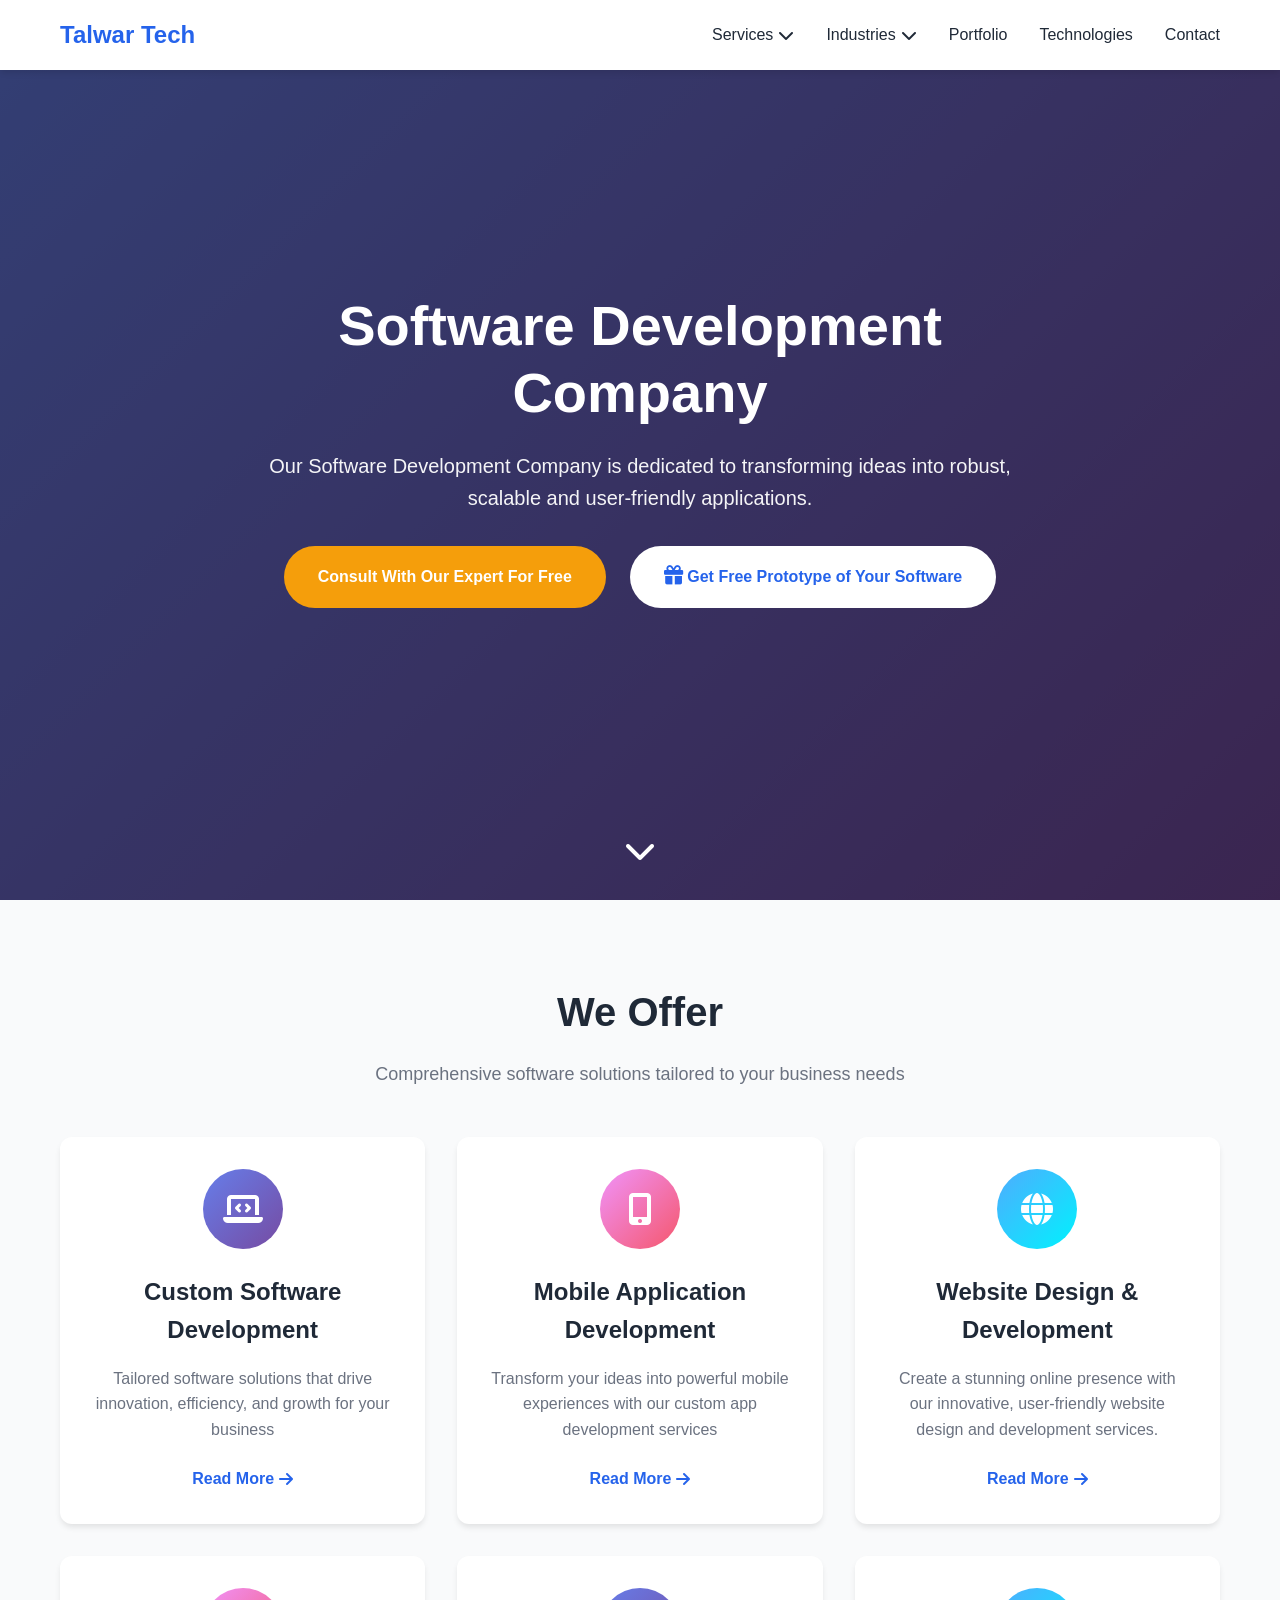
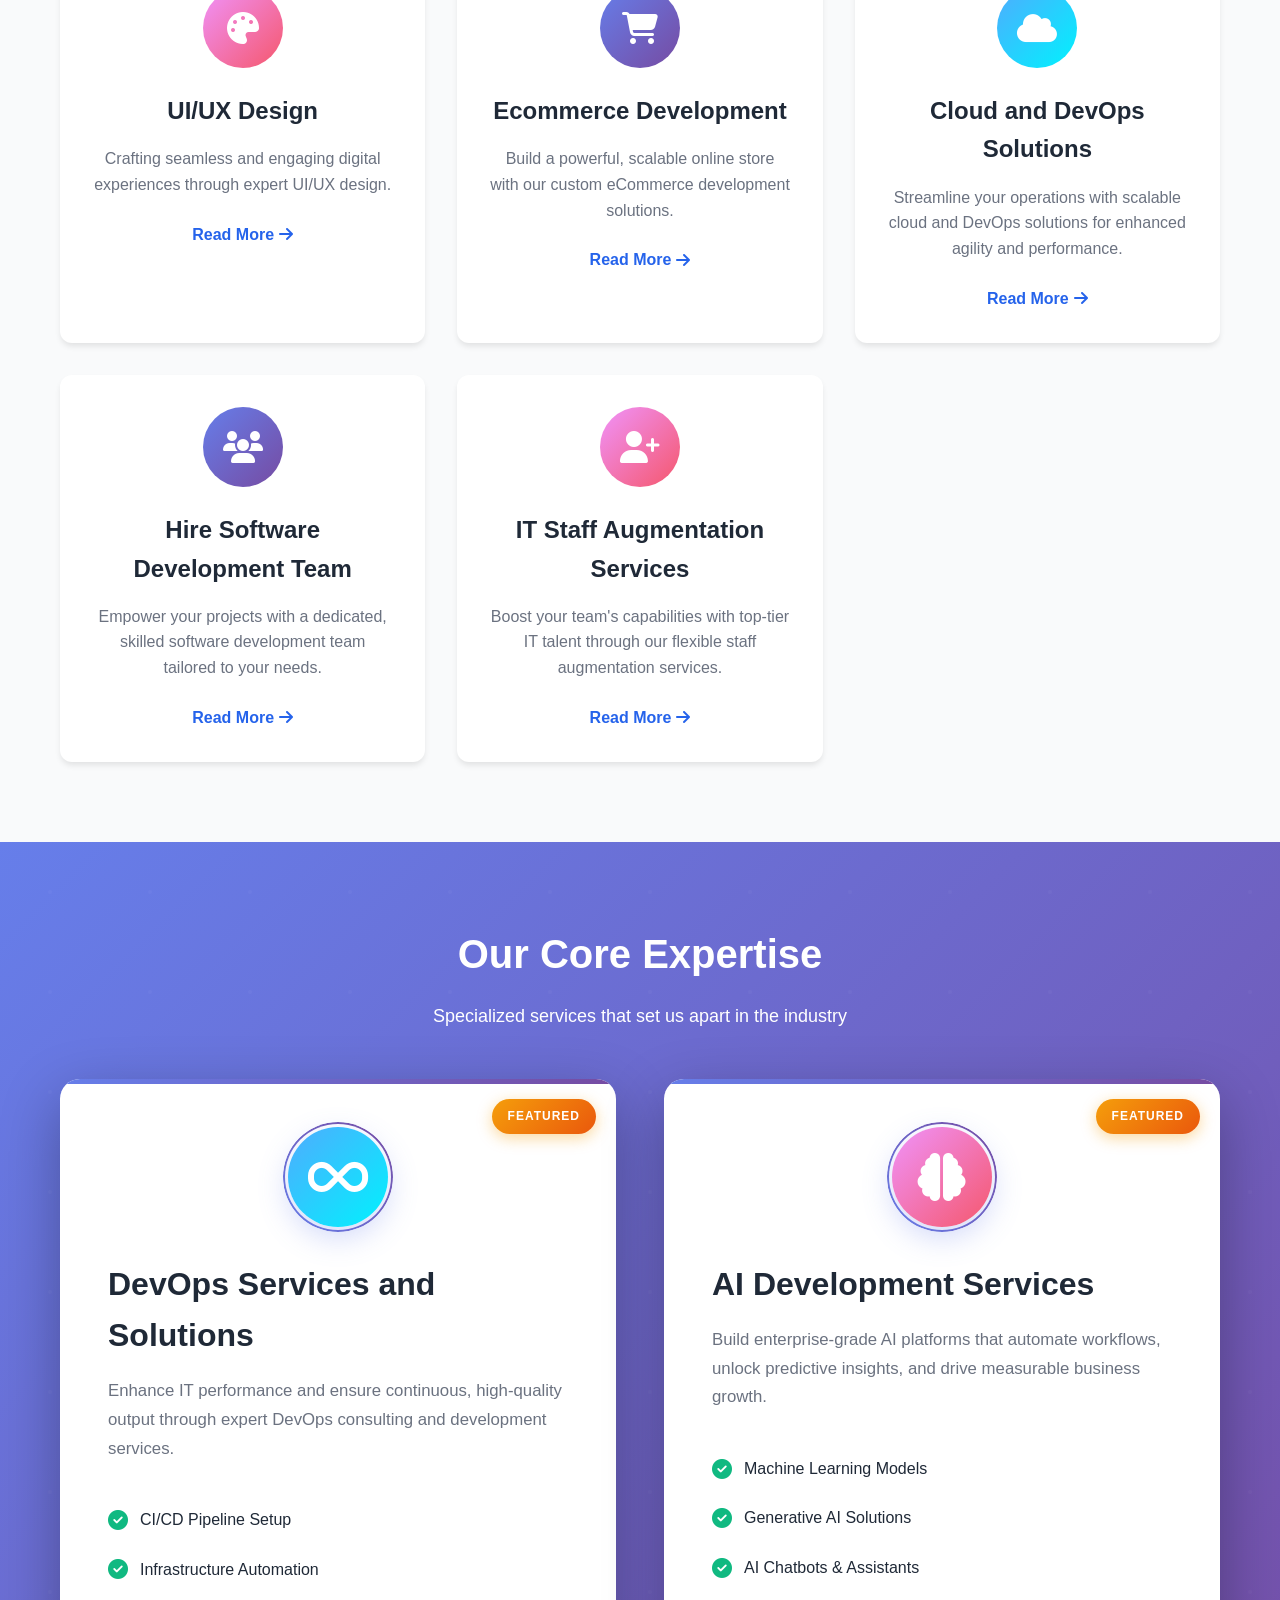
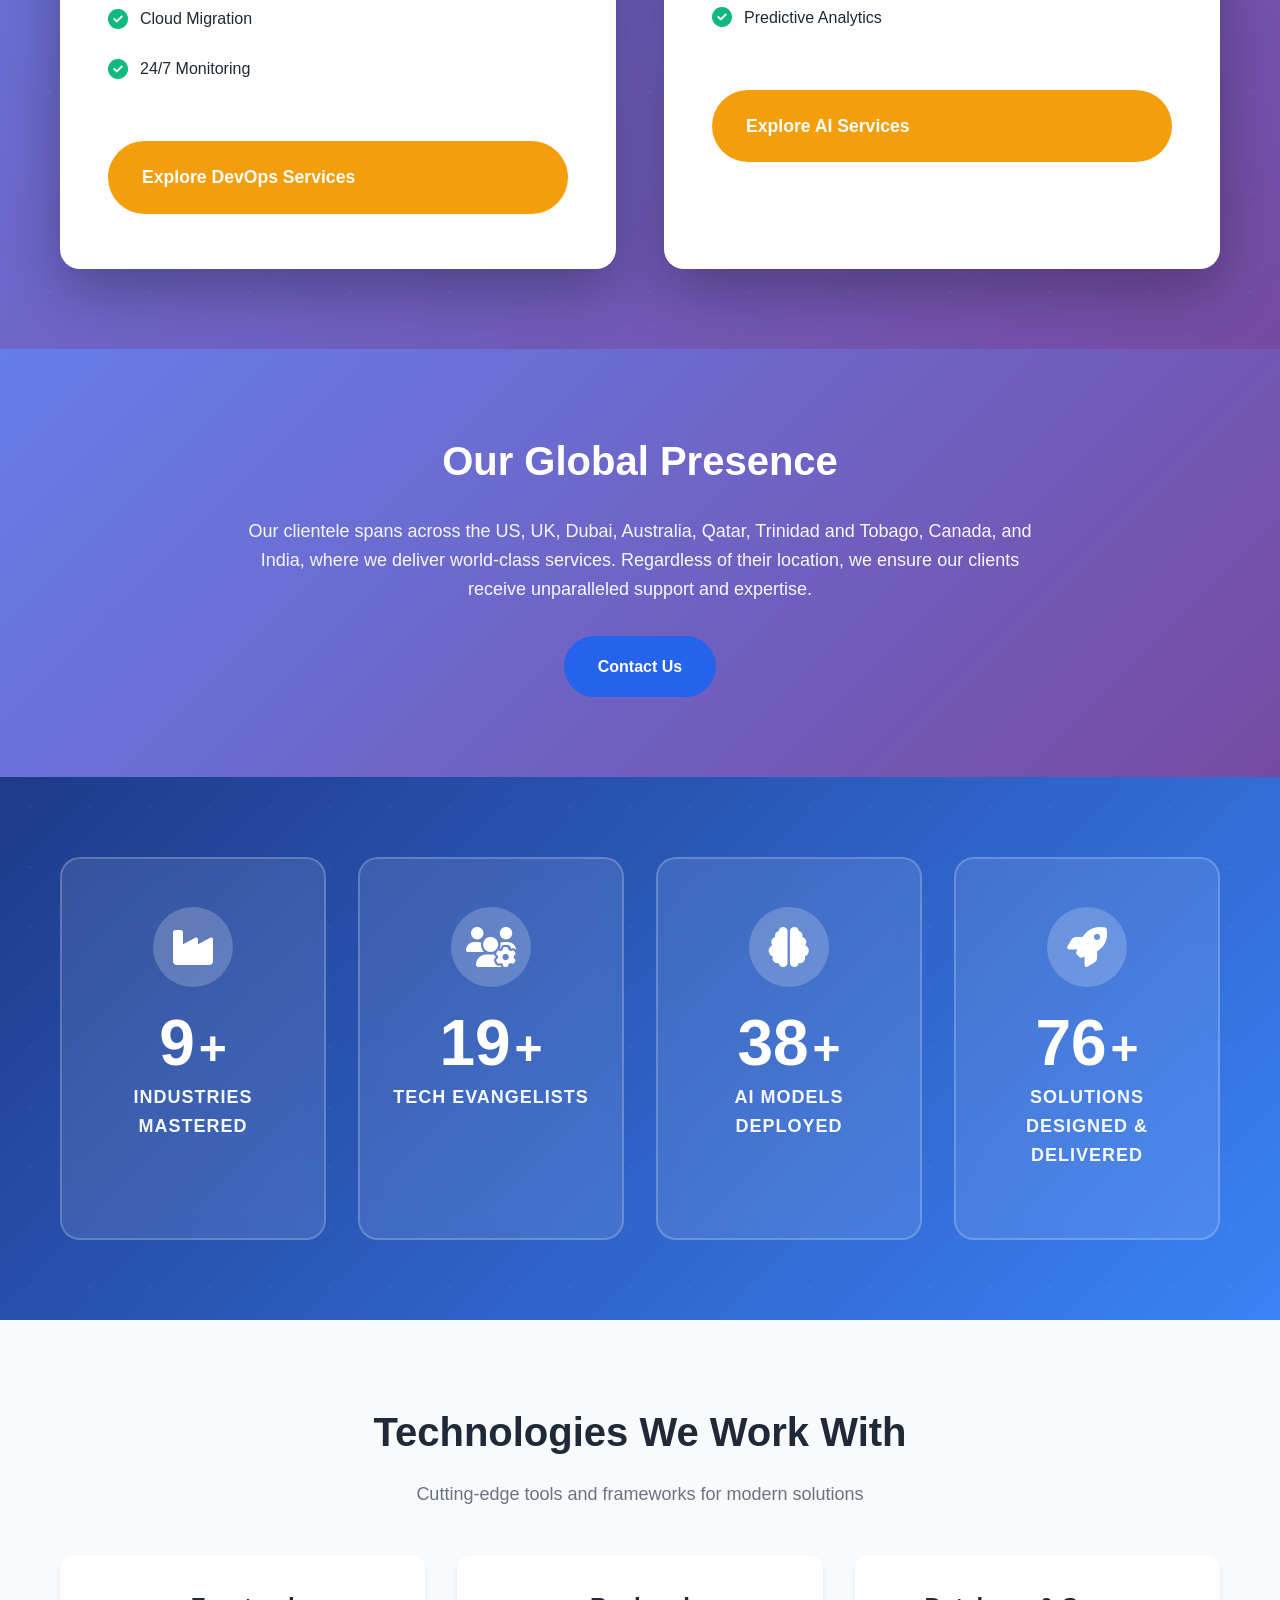
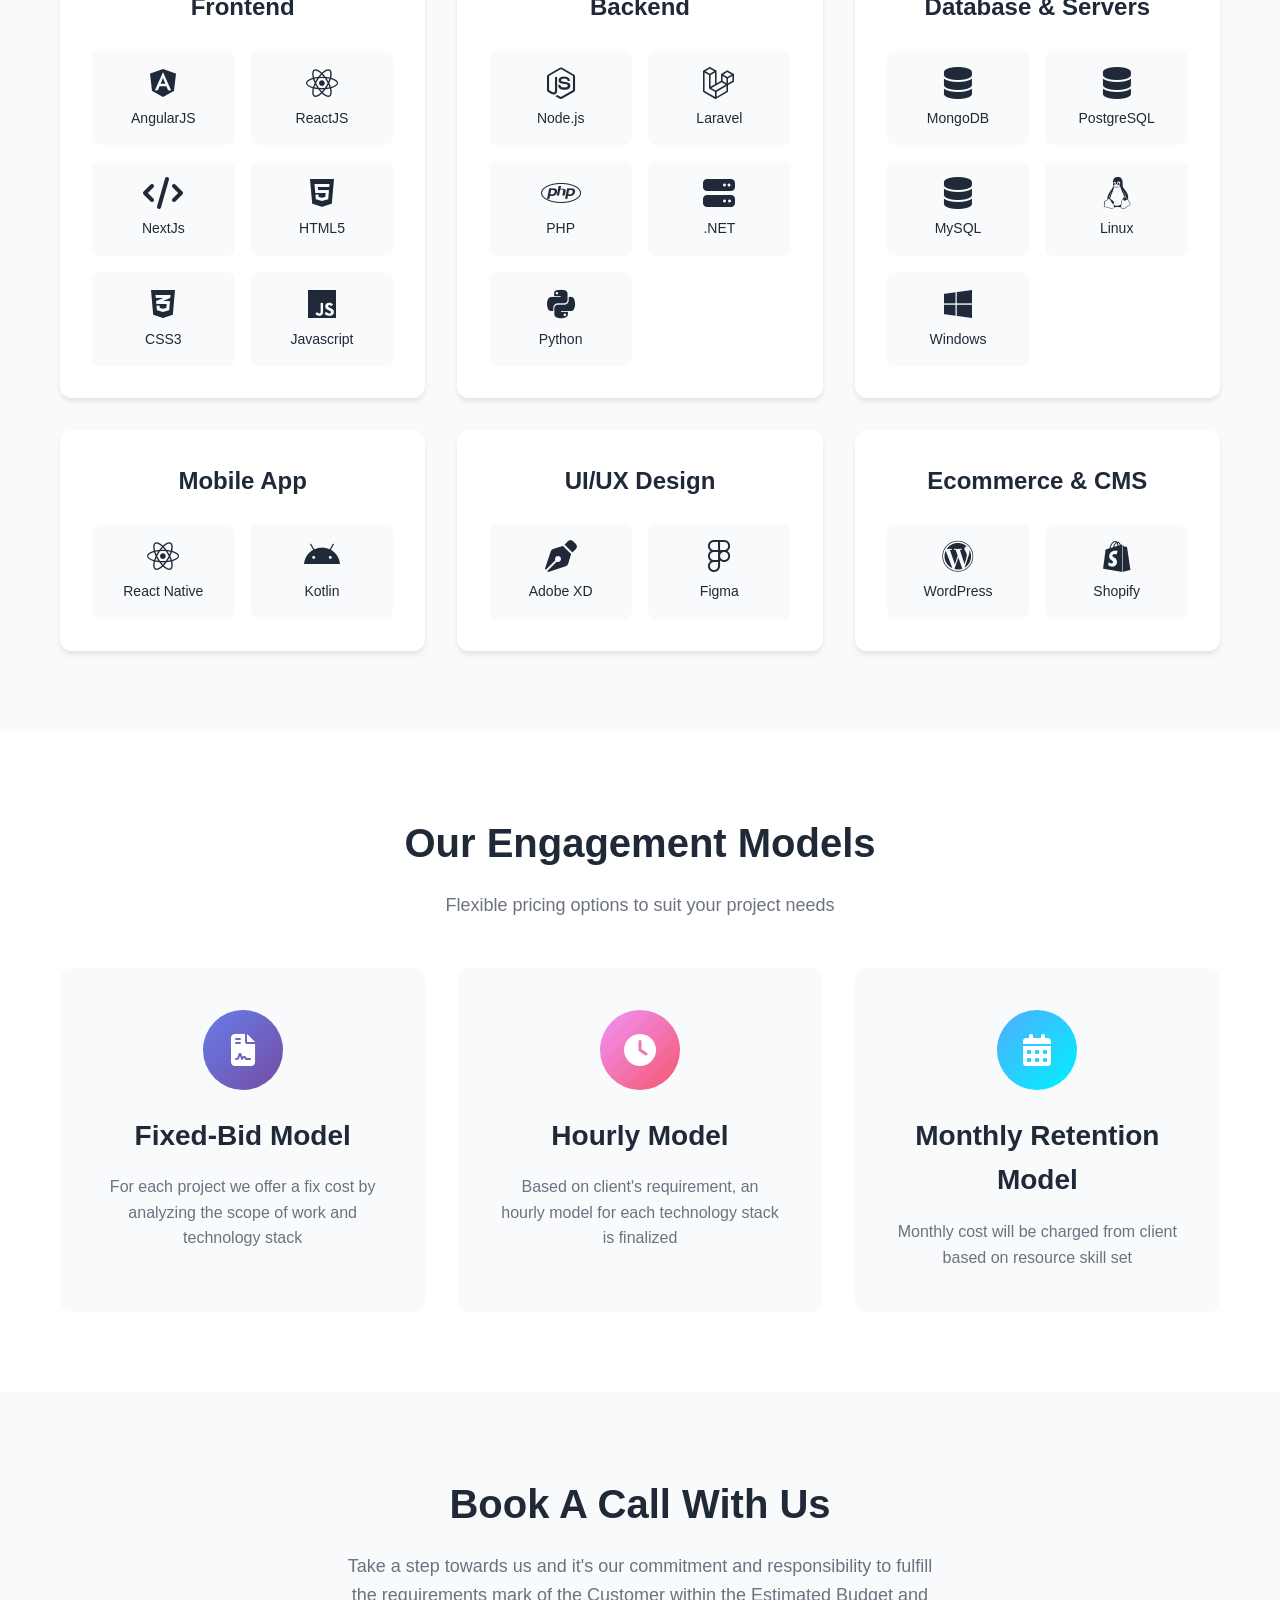
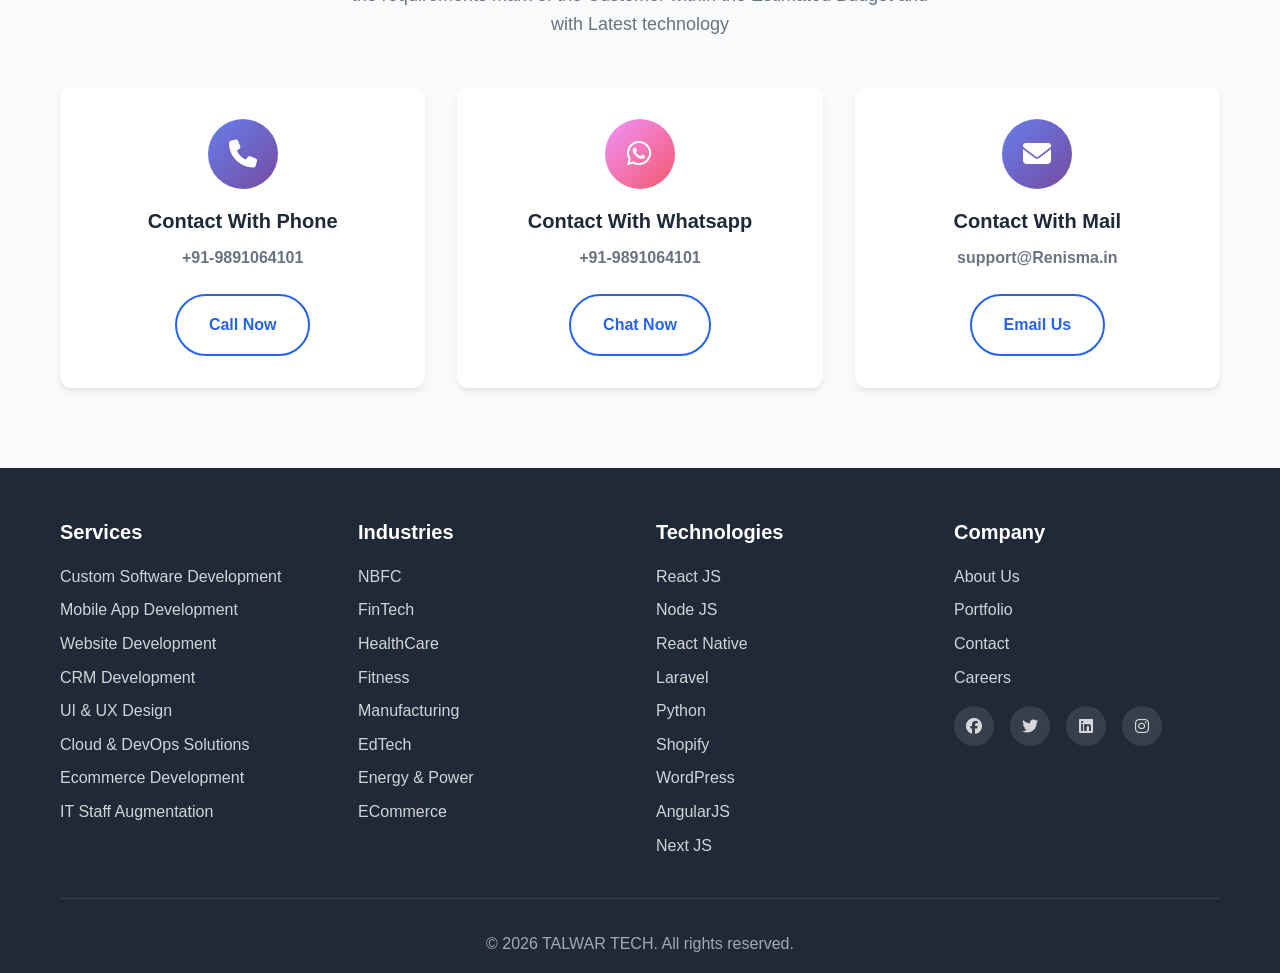
==== commit c331ff12: "Add favicon to site" ====
--- a/index.html
+++ b/index.html
@@ -4,6 +4,8 @@
     <meta charset="UTF-8">
     <meta name="viewport" content="width=device-width, initial-scale=1.0">
     <title>Software Development Company - Transform Your Ideas</title>
+    <link rel="icon" type="image/png" sizes="32x32" href="assets/images/favicon-32x32.png">
+    <link rel="icon" type="image/png" sizes="16x16" href="assets/images/favicon-16x16.png">
     <link rel="stylesheet" href="styles.css">
     <link rel="stylesheet" href="https://cdnjs.cloudflare.com/ajax/libs/font-awesome/6.4.0/css/all.min.css">
 </head>
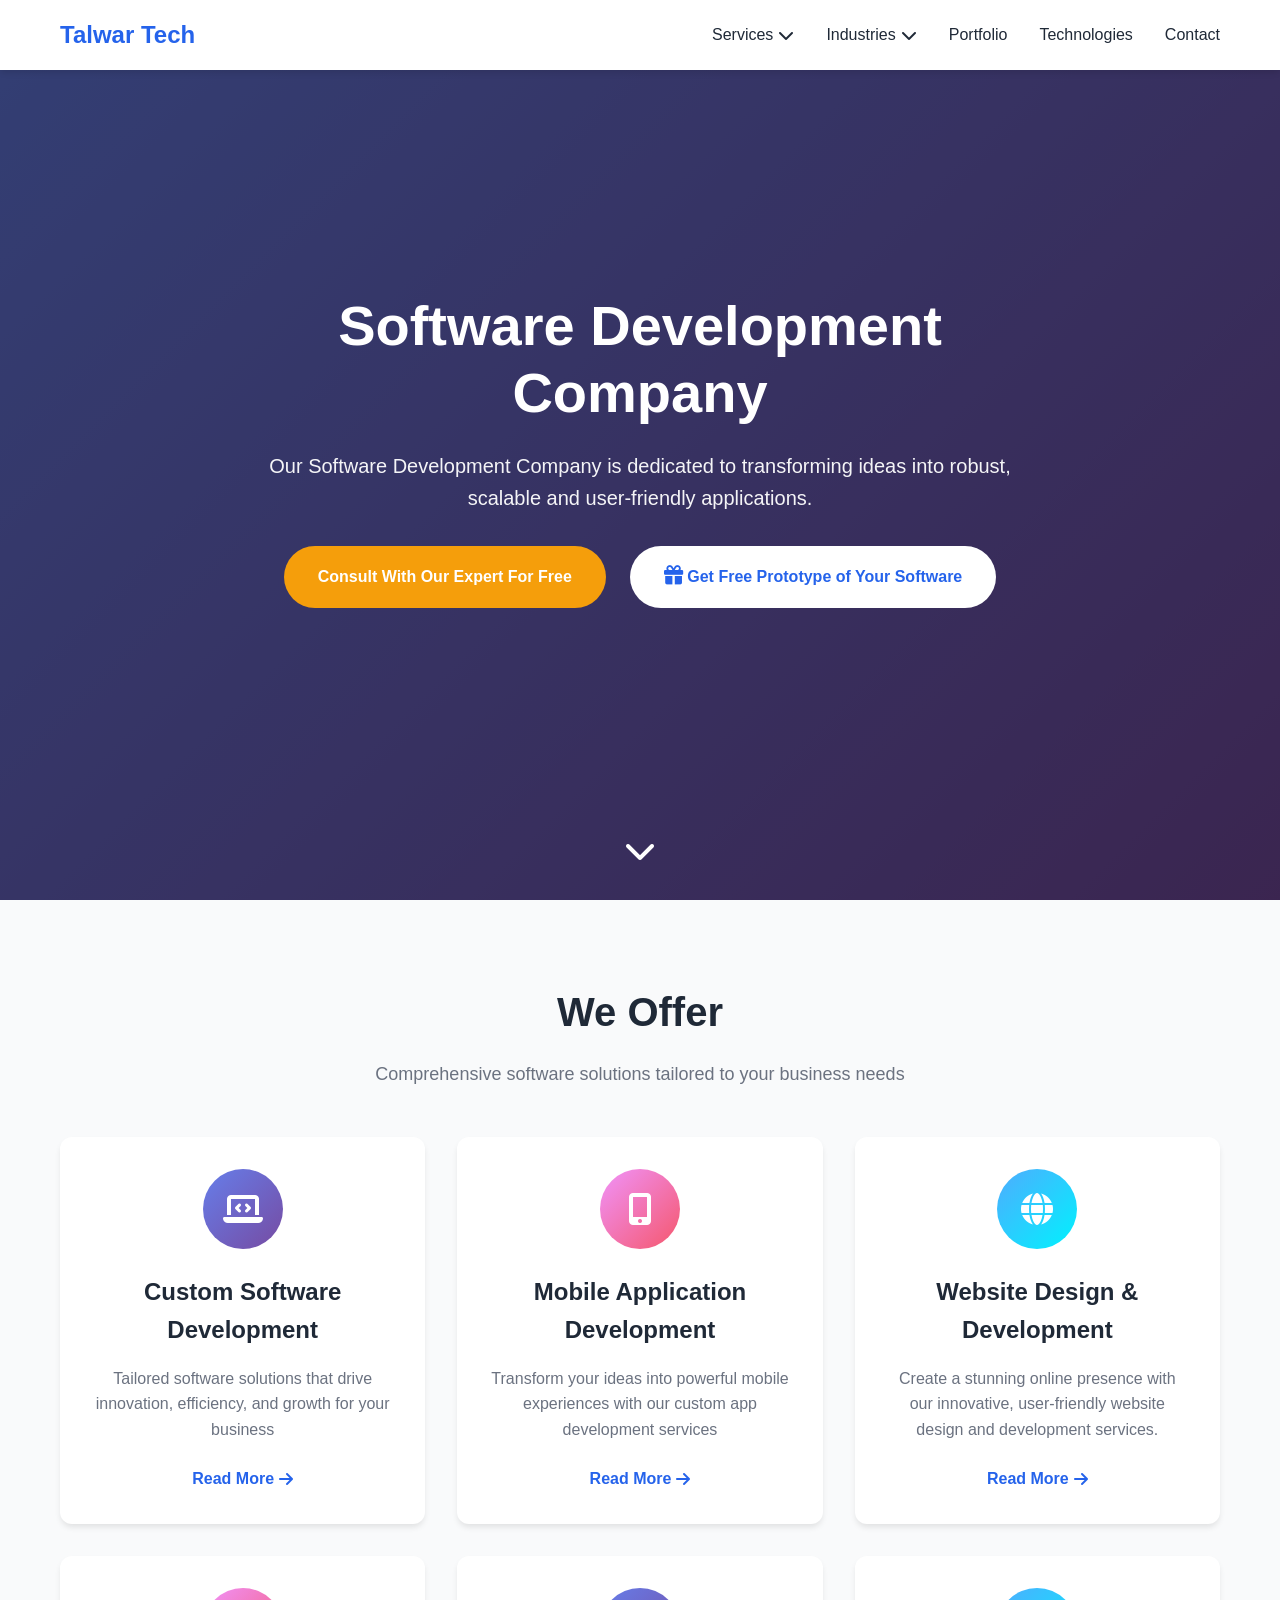
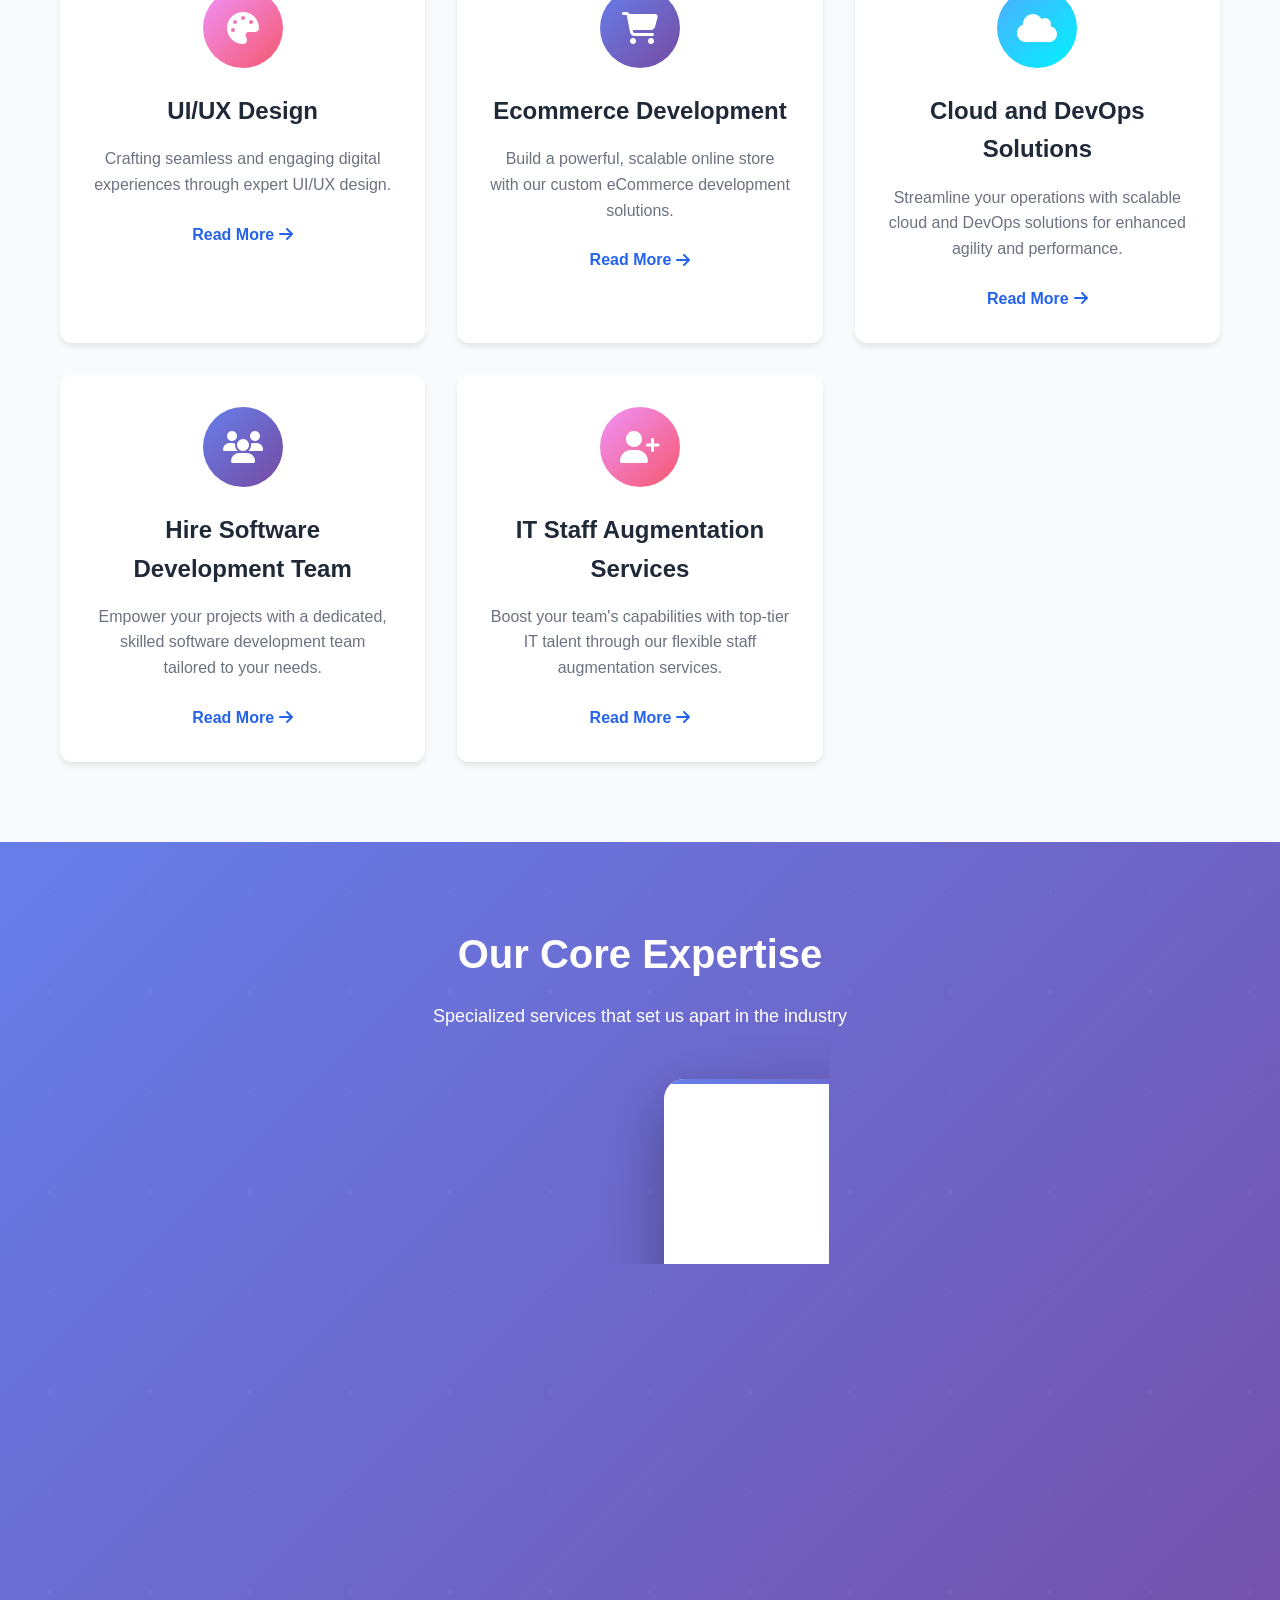
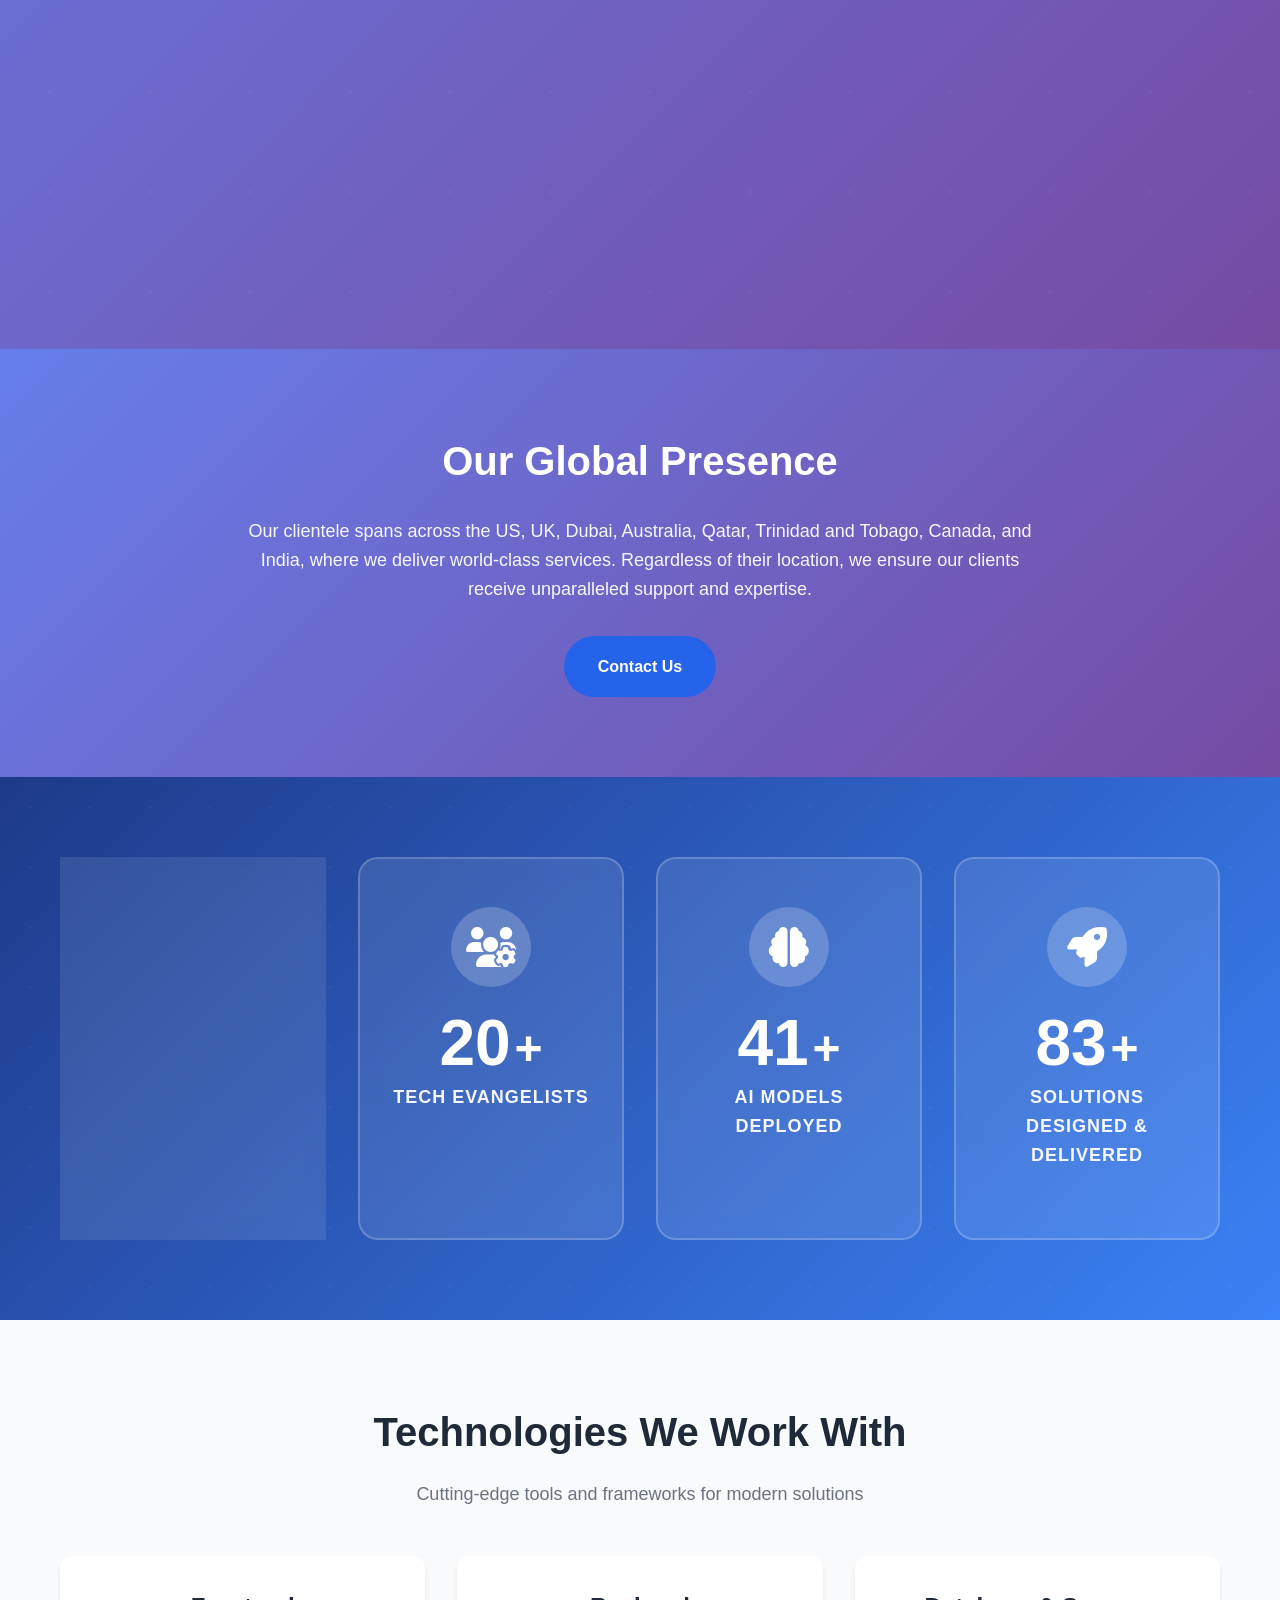
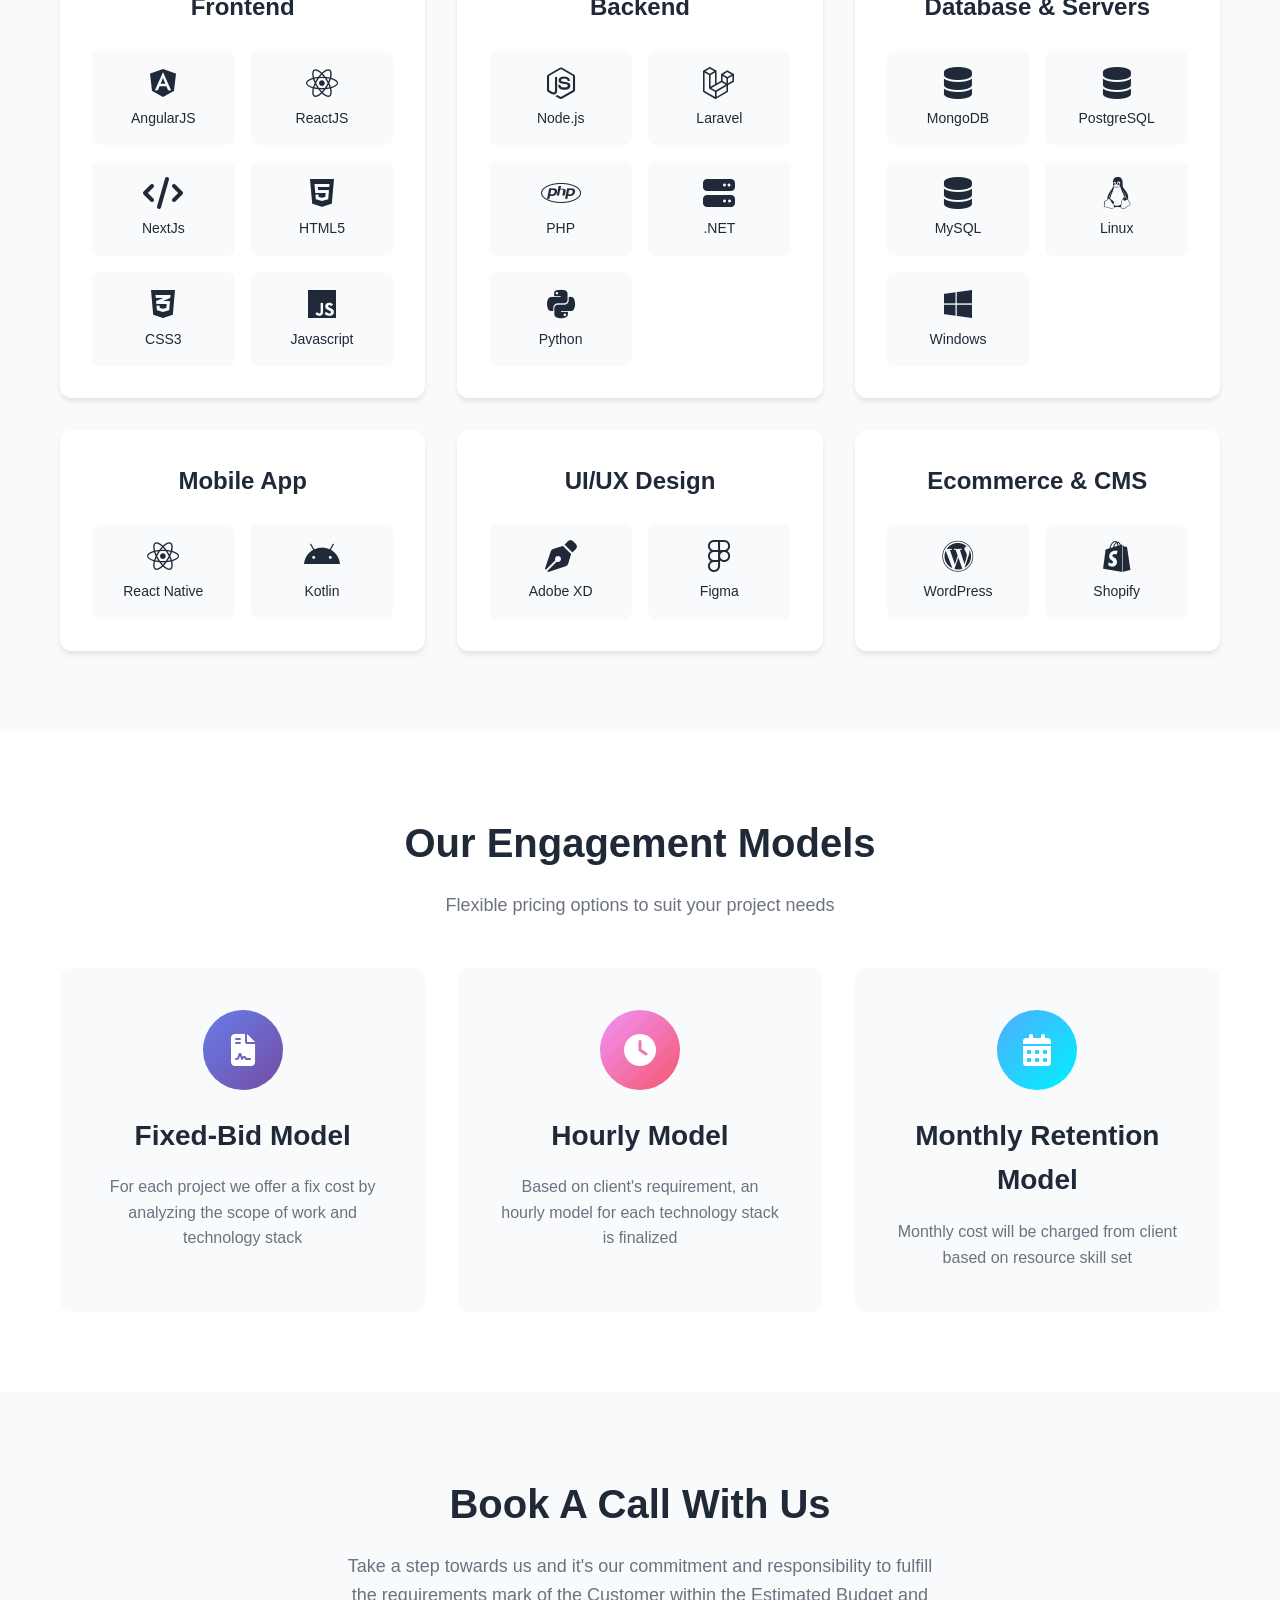
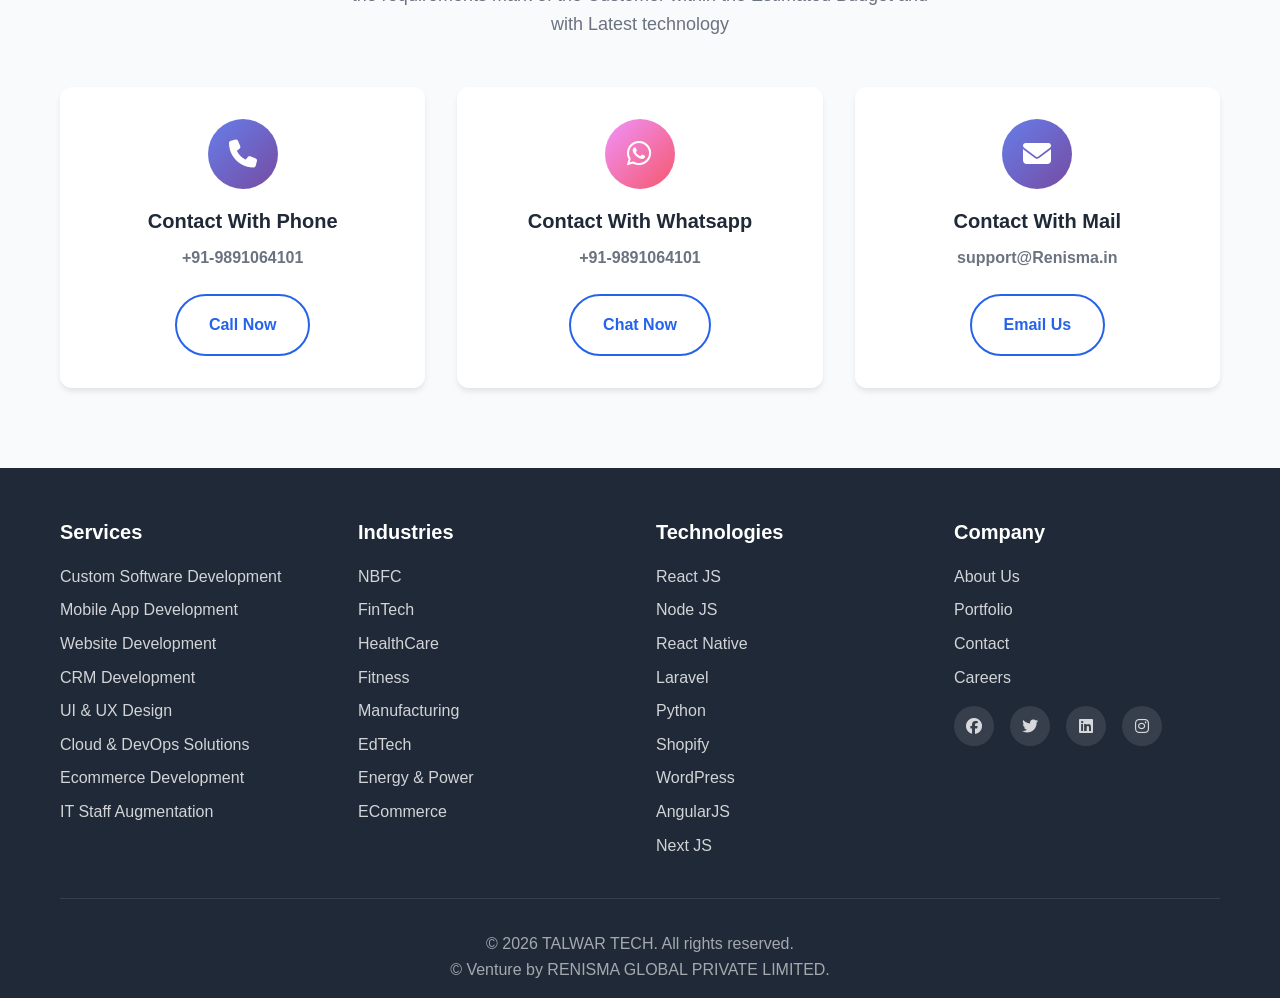
==== commit b09d7de9: "Update footer in index.html" ====
--- a/index.html
+++ b/index.html
@@ -501,6 +501,7 @@
             </div>
             <div class="footer-bottom">
                 <p>&copy; 2025 Talwar Tech. All rights reserved.</p>
+                <p>&copy; Venture by RENISMA GLOBAL PRIVATE LIMITED.</p>
             </div>
         </div>
     </footer>
